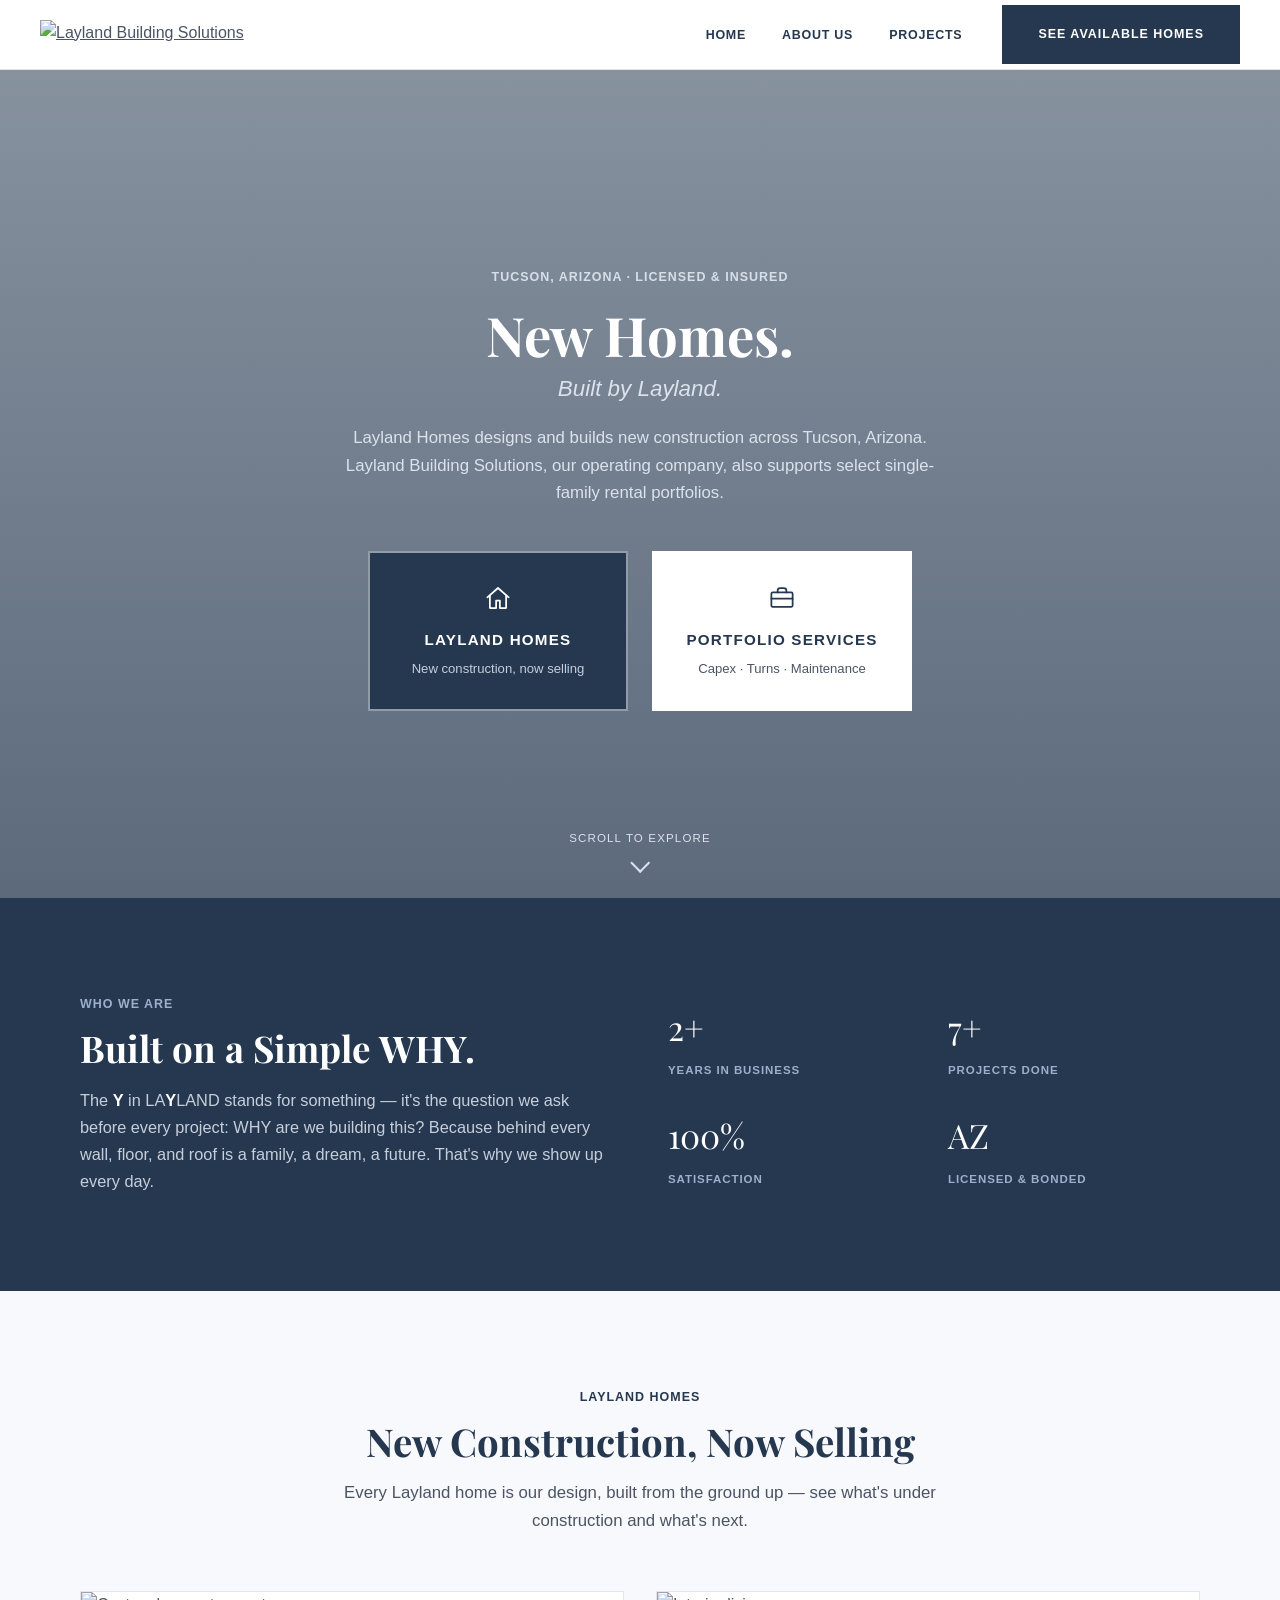
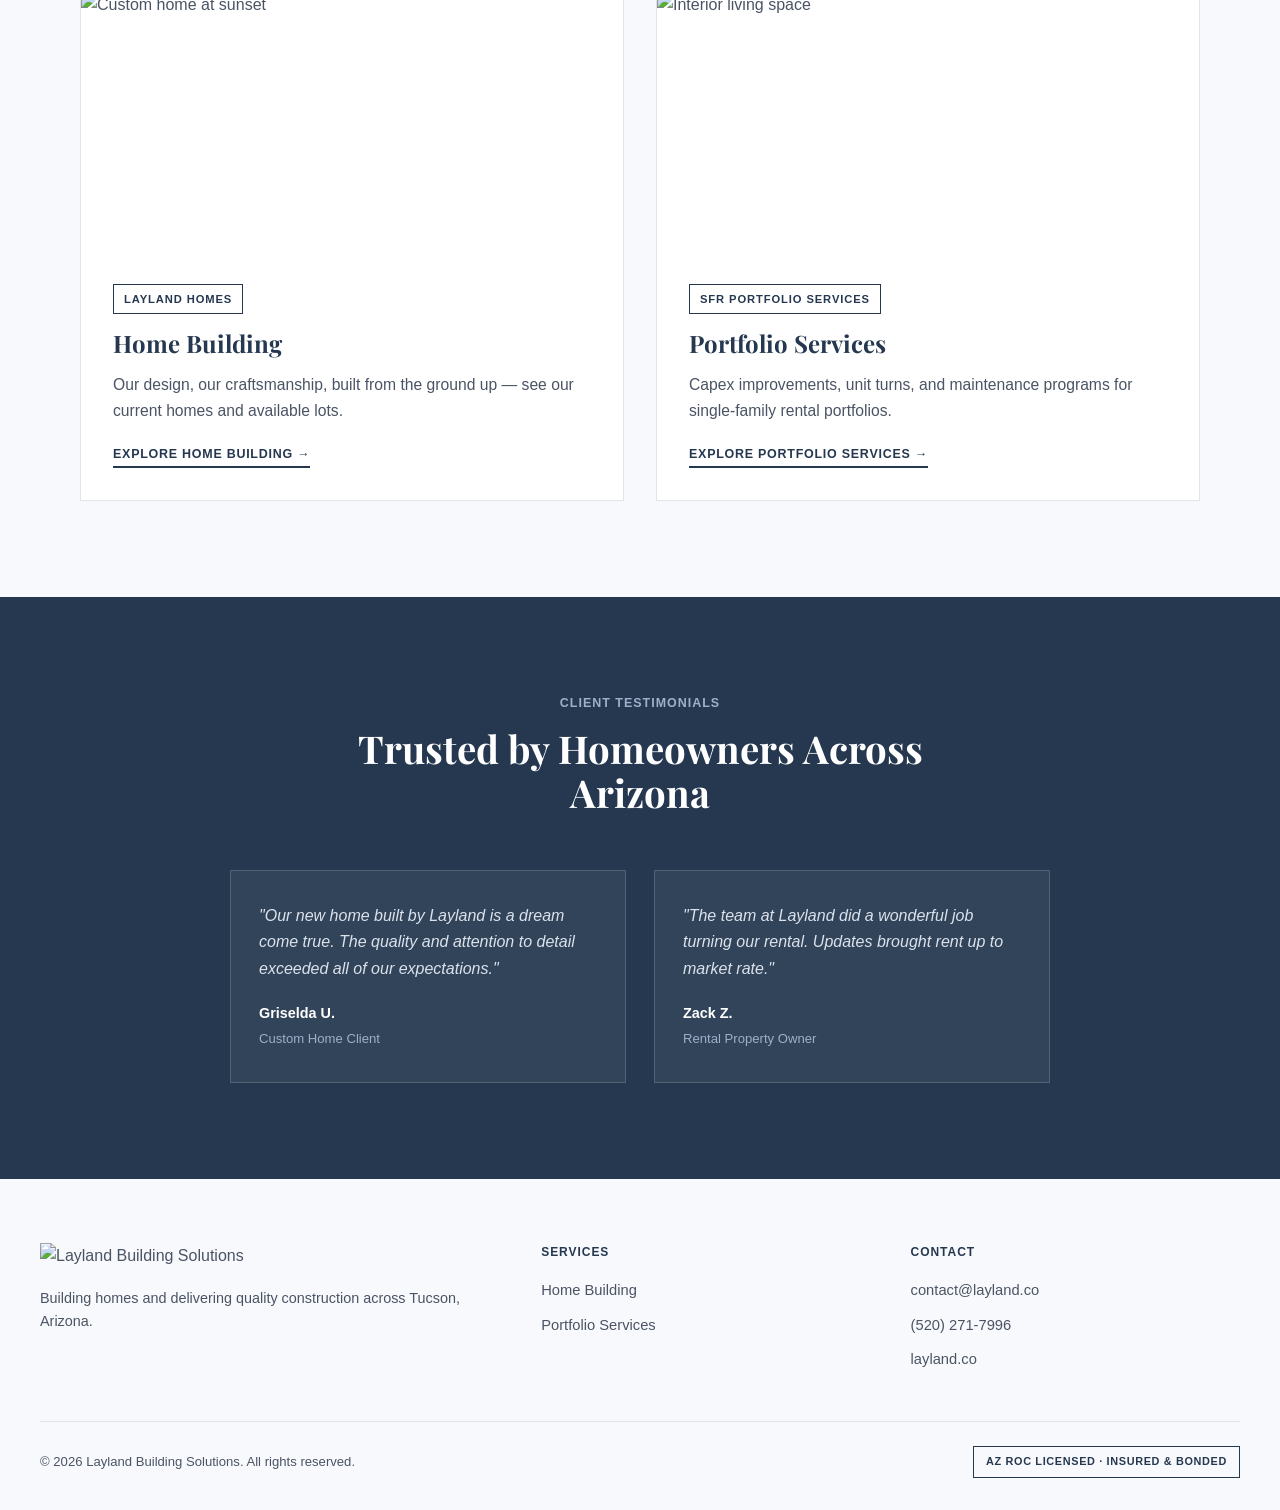
==== index.html @ c3a4b1ad "Fix mobile layout bugs found during a full mobile pass - Landing hero used a fixed height shorter th" ====
<!DOCTYPE html>
<html lang="en">
<head>
<meta charset="UTF-8">
<meta name="viewport" content="width=device-width, initial-scale=1.0">
<title>Layland Building Solutions | Tucson, Arizona</title>
<meta name="description" content="Layland Homes designs and builds new construction in Tucson, Arizona. Layland Building Solutions supports select single-family rental portfolios.">
<link rel="preconnect" href="https://fonts.googleapis.com">
<link rel="preconnect" href="https://fonts.gstatic.com" crossorigin>
<link href="https://fonts.googleapis.com/css2?family=Playfair+Display:wght@700&display=swap" rel="stylesheet">
<link rel="stylesheet" href="assets/css/styles.css">
<style>
  .hero {
    min-height: 92vh;
    position: relative;
    display: flex;
    align-items: center;
    justify-content: center;
    text-align: center;
    padding: 90px 0 80px;
    background: url('https://images.squarespace-cdn.com/content/v1/65ea1efb8d228915103a3059/1710268895486-WMUCMH8699OGV6MBUNIJ/021.JPG') center/cover no-repeat;
  }
  .hero::before {
    content: "";
    position: absolute; inset: 0;
    background: linear-gradient(180deg, rgba(37,56,80,.55) 0%, rgba(37,56,80,.75) 100%);
  }
  .hero__inner { position: relative; z-index: 2; max-width: 780px; padding: 0 24px; }
  .hero .eyebrow { color: #d7deea; }
  .hero h1 {
    color: #fff;
    font-size: 3.4rem;
    margin-top: 16px;
  }
  .hero h1 .sub {
    display: block;
    font-family: 'Helvetica Neue', Arial, sans-serif;
    font-weight: 400;
    font-style: italic;
    font-size: 1.4rem;
    color: #dbe2ec;
    margin-top: 10px;
  }
  .hero p.lead {
    color: #dbe2ec;
    font-size: 1.05rem;
    max-width: 620px;
    margin: 22px auto 0;
  }
  .hero__paths {
    display: flex;
    gap: 24px;
    justify-content: center;
    margin-top: 44px;
    flex-wrap: wrap;
  }
  .path-card {
    width: 260px;
    height: 160px;
    display: flex;
    flex-direction: column;
    align-items: center;
    justify-content: center;
    text-decoration: none;
    border: 2px solid rgba(255,255,255,0.5);
    padding: 20px;
  }
  .path-card--navy { background: var(--navy); }
  .path-card--white { background: #fff; }
  .path-card .icon { margin-bottom: 14px; line-height: 0; }
  .path-card .icon svg { width: 30px; height: 30px; }
  .path-card--navy .icon svg { stroke: #fff; }
  .path-card--white .icon svg { stroke: var(--navy); }
  .path-card .title {
    font-weight: 700;
    text-transform: uppercase;
    letter-spacing: 0.08em;
    font-size: 0.95rem;
  }
  .path-card--navy .title { color: #fff; }
  .path-card--white .title { color: var(--navy); }
  .path-card .sub {
    font-size: 0.82rem;
    margin-top: 6px;
  }
  .path-card--navy .sub { color: #c7cedb; }
  .path-card--white .sub { color: var(--body-text); }

  .scroll-hint {
    position: absolute;
    bottom: 28px; left: 50%;
    transform: translateX(-50%);
    z-index: 2;
    color: #dbe2ec;
    font-size: 0.72rem;
    text-transform: uppercase;
    letter-spacing: 0.1em;
    text-align: center;
  }
  .scroll-hint .arrow {
    display: block;
    margin: 8px auto 0;
    width: 14px; height: 14px;
    border-right: 2px solid #dbe2ec;
    border-bottom: 2px solid #dbe2ec;
    transform: rotate(45deg);
    animation: bounce 1.6s infinite;
  }
  @keyframes bounce {
    0%, 100% { transform: rotate(45deg) translate(0,0); }
    50% { transform: rotate(45deg) translate(6px,6px); }
  }

  /* About strip */
  .about-strip { display: grid; grid-template-columns: 1fr 1fr; gap: 56px; align-items: center; }
  .about-strip h2 { color: #fff; font-size: 2.3rem; margin-top: 12px; }
  .about-strip p { color: #c7cedb; margin-top: 18px; font-size: 1.02rem; }
  .about-strip .Y { color: #fff; font-weight: 700; }
  .about-stats { display: grid; grid-template-columns: 1fr 1fr; gap: 28px; }
  .about-stats .num { font-family: 'Playfair Display', Georgia, serif; font-size: 2.1rem; color: #fff; }
  .about-stats .label { color: #9db0c9; text-transform: uppercase; letter-spacing: 0.08em; font-size: 0.72rem; font-weight: 700; margin-top: 6px; }
  @media (max-width: 900px) { .about-strip { grid-template-columns: 1fr; } }

  /* Choose your path cards */
  .path-cards { display: grid; grid-template-columns: 1fr 1fr; gap: 32px; }
  .path-full-card { background: #fff; border: 1px solid var(--border); overflow: hidden; }
  .path-full-card img { height: 260px; width: 100%; object-fit: cover; }
  .path-full-card .body { padding: 32px; }
  .path-full-card .tag {
    display: inline-block;
    text-transform: uppercase;
    letter-spacing: 0.08em;
    font-size: 0.7rem;
    font-weight: 700;
    color: var(--navy);
    border: 1px solid var(--navy);
    padding: 5px 10px;
    margin-bottom: 16px;
  }
  .path-full-card h3 { font-size: 1.5rem; }
  .path-full-card p { margin-top: 14px; font-size: 0.98rem; }
  .path-full-card .link {
    display: inline-block;
    margin-top: 20px;
    font-weight: 700;
    text-transform: uppercase;
    letter-spacing: 0.06em;
    font-size: 0.78rem;
    color: var(--navy);
    text-decoration: none;
    border-bottom: 2px solid var(--navy);
    padding-bottom: 2px;
  }
  @media (max-width: 900px) { .path-cards { grid-template-columns: 1fr; } }
</style>
</head>
<body>

<nav class="nav">
  <a href="index.html" class="nav__logo">
    <img src="https://images.squarespace-cdn.com/content/v1/65ea1efb8d228915103a3059/bc109be7-ae37-4bec-8300-aac02ead7c05/Layland+Building+Solutions+-+Logo.png?format=300w" alt="Layland Building Solutions">
  </a>
  <button class="nav__toggle" aria-label="Toggle menu"><span></span><span></span><span></span></button>
  <div class="nav__center">
    <ul class="nav__links">
      <li><a href="index.html">Home</a></li>
      <li><a href="index.html#about">About Us</a></li>
      <li><a href="index.html#projects">Projects</a></li>
    </ul>
    <div class="nav__cta"><a href="home-building.html" class="btn btn--navy">See Available Homes</a></div>
  </div>
</nav>

<header class="hero">
  <div class="hero__inner">
    <div class="eyebrow">Tucson, Arizona &middot; Licensed &amp; Insured</div>
    <h1>New Homes.<span class="sub">Built by Layland.</span></h1>
    <p class="lead">Layland Homes designs and builds new construction across Tucson, Arizona. Layland Building Solutions, our operating company, also supports select single-family rental portfolios.</p>
    <div class="hero__paths">
      <a href="home-building.html" class="path-card path-card--navy">
        <div class="icon">
          <svg viewBox="0 0 24 24" fill="none" stroke-width="1.4" stroke-linecap="round" stroke-linejoin="round"><path d="M3.5 11.5L12 4l8.5 7.5"/><path d="M5.5 10v9.5a.5.5 0 00.5.5h4.5v-6h3v6H18a.5.5 0 00.5-.5V10"/></svg>
        </div>
        <div class="title">Layland Homes</div>
        <div class="sub">New construction, now selling</div>
      </a>
      <a href="construction.html" class="path-card path-card--white">
        <div class="icon">
          <svg viewBox="0 0 24 24" fill="none" stroke-width="1.4" stroke-linecap="round" stroke-linejoin="round"><rect x="3.5" y="7.5" width="17" height="11.5" rx="1"/><path d="M8.5 7.5V6a2 2 0 012-2h3a2 2 0 012 2v1.5"/><path d="M3.5 12.5h17"/></svg>
        </div>
        <div class="title">Portfolio Services</div>
        <div class="sub">Capex &middot; Turns &middot; Maintenance</div>
      </a>
    </div>
  </div>
  <div class="scroll-hint">Scroll to explore<span class="arrow"></span></div>
</header>

<section class="section section--navy" id="about">
  <div class="container about-strip">
    <div>
      <div class="eyebrow">Who We Are</div>
      <h2>Built on a Simple WHY.</h2>
      <p>The <span class="Y">Y</span> in LA<span class="Y">Y</span>LAND stands for something — it's the question we ask before every project: WHY are we building this? Because behind every wall, floor, and roof is a family, a dream, a future. That's why we show up every day.</p>
    </div>
    <div class="about-stats">
      <div><div class="num">2+</div><div class="label">Years in Business</div></div>
      <div><div class="num">7+</div><div class="label">Projects Done</div></div>
      <div><div class="num">100%</div><div class="label">Satisfaction</div></div>
      <div><div class="num">AZ</div><div class="label">Licensed &amp; Bonded</div></div>
    </div>
  </div>
</section>

<section class="section section--light" id="projects">
  <div class="container">
    <div class="section-head center">
      <div class="eyebrow">Layland Homes</div>
      <h2 style="color:var(--navy);">New Construction, Now Selling</h2>
      <p style="color:var(--body-text);">Every Layland home is our design, built from the ground up — see what's under construction and what's next.</p>
    </div>
    <div class="path-cards">
      <div class="path-full-card">
        <img src="https://images.squarespace-cdn.com/content/v1/65ea1efb8d228915103a3059/7a3aa0ee-ec63-4873-ac4e-0a8be0d1c1b1/003.JPG" alt="Custom home at sunset">
        <div class="body">
          <span class="tag">Layland Homes</span>
          <h3>Home Building</h3>
          <p>Our design, our craftsmanship, built from the ground up — see our current homes and available lots.</p>
          <a href="home-building.html" class="link">Explore Home Building →</a>
        </div>
      </div>
      <div class="path-full-card">
        <img src="https://images.squarespace-cdn.com/content/v1/65ea1efb8d228915103a3059/f5a15521-4a01-4673-970a-e4c6e525d843/063.JPG" alt="Interior living space">
        <div class="body">
          <span class="tag">SFR Portfolio Services</span>
          <h3>Portfolio Services</h3>
          <p>Capex improvements, unit turns, and maintenance programs for single-family rental portfolios.</p>
          <a href="construction.html" class="link">Explore Portfolio Services →</a>
        </div>
      </div>
    </div>
  </div>
</section>

<section class="section section--navy">
  <div class="container">
    <div class="section-head center">
      <div class="eyebrow">Client Testimonials</div>
      <h2>Trusted by Homeowners Across Arizona</h2>
    </div>
    <div class="testi-grid testi-grid--2col" style="max-width:820px; margin:0 auto;">
      <div class="testi-card">
        <p class="quote">"Our new home built by Layland is a dream come true. The quality and attention to detail exceeded all of our expectations."</p>
        <div class="who">Griselda U.<span>Custom Home Client</span></div>
      </div>
      <div class="testi-card">
        <p class="quote">"The team at Layland did a wonderful job turning our rental. Updates brought rent up to market rate."</p>
        <div class="who">Zack Z.<span>Rental Property Owner</span></div>
      </div>
    </div>
  </div>
</section>

<footer class="footer" id="contact">
  <div class="footer__grid">
    <div>
      <div class="footer__logo">
        <img src="https://images.squarespace-cdn.com/content/v1/65ea1efb8d228915103a3059/bc109be7-ae37-4bec-8300-aac02ead7c05/Layland+Building+Solutions+-+Logo.png?format=300w" alt="Layland Building Solutions">
      </div>
      <p style="font-size:0.9rem;">Building homes and delivering quality construction across Tucson, Arizona.</p>
    </div>
    <div>
      <h4>Services</h4>
      <ul>
        <li><a href="home-building.html">Home Building</a></li>
        <li><a href="construction.html">Portfolio Services</a></li>
      </ul>
    </div>
    <div>
      <h4>Contact</h4>
      <ul>
        <li><a href="mailto:contact@layland.co">contact@layland.co</a></li>
        <li><a href="tel:+15202717996">(520) 271-7996</a></li>
        <li><a href="https://layland.co">layland.co</a></li>
      </ul>
    </div>
  </div>
  <div class="footer__bottom">
    <span>&copy; <span id="year"></span> Layland Building Solutions. All rights reserved.</span>
    <span class="badge">AZ ROC Licensed &middot; Insured &amp; Bonded</span>
  </div>
</footer>

<script src="assets/js/main.js"></script>
<script>document.getElementById('year').textContent = new Date().getFullYear();</script>
</body>
</html>
---- assets/css/styles.css ----
/* =========================================================
   Layland Building Solutions — Shared Styles
   Brand: navy #253850 / white / light-gray #F8F9FC / body #4A5464
   ========================================================= */

:root {
  --navy: #253850;
  --navy-dark: #1a2940;
  --white: #FFFFFF;
  --light-gray: #F8F9FC;
  --body-text: #4A5464;
  --border: #e0e5eb;
}

* { box-sizing: border-box; }

html { scroll-behavior: smooth; }

body {
  margin: 0;
  font-family: 'Helvetica Neue', Arial, sans-serif;
  color: var(--body-text);
  line-height: 1.65;
  background: var(--white);
  -webkit-font-smoothing: antialiased;
}

img { max-width: 100%; display: block; }

h1, h2, h3 {
  font-family: 'Playfair Display', Georgia, serif;
  font-weight: 700;
  color: var(--navy);
  line-height: 1.15;
  margin: 0;
}

p { margin: 0; }

a { color: inherit; }

.container {
  max-width: 1200px;
  margin: 0 auto;
  padding: 0 40px;
}

.eyebrow {
  font-weight: 700;
  text-transform: uppercase;
  letter-spacing: 0.08em;
  font-size: 0.78rem;
  color: var(--navy);
}

.section--navy .eyebrow,
.section--navy .eyebrow-light { color: #9db0c9; }

.section { padding: 96px 0; }
.section--navy { background: var(--navy); }
.section--light { background: var(--light-gray); }
.section--white { background: var(--white); }

.section-head { max-width: 640px; margin: 0 0 56px; }
.section-head.center { margin-left: auto; margin-right: auto; text-align: center; }
.section-head h2 { font-size: 2.4rem; margin-top: 12px; }
.section-head p { margin-top: 16px; font-size: 1.05rem; }
.section--navy .section-head h2 { color: #fff; }
.section--navy .section-head p { color: #c7cedb; }

/* Buttons */
.btn {
  display: inline-block;
  font-weight: 700;
  text-transform: uppercase;
  letter-spacing: 0.08em;
  font-size: 0.78rem;
  padding: 17px 34px;
  border-radius: 0;
  text-decoration: none;
  border: 2px solid transparent;
  cursor: pointer;
  transition: background-color .2s ease, color .2s ease, border-color .2s ease;
}
.btn--navy { background: var(--navy); color: #fff; border-color: var(--navy); }
.btn--navy:hover { background: var(--navy-dark); border-color: var(--navy-dark); }
.btn--white { background: #fff; color: var(--navy); border-color: #fff; }
.btn--white:hover { background: var(--light-gray); }
.btn--outline-white { background: transparent; color: #fff; border-color: #fff; }
.btn--outline-white:hover { background: #fff; color: var(--navy); }
.btn--outline-navy { background: transparent; color: var(--navy); border-color: var(--navy); }
.btn--outline-navy:hover { background: var(--navy); color: #fff; }

/* =========== Nav =========== */
.nav {
  position: sticky;
  top: 0;
  z-index: 200;
  height: 70px;
  background: #fff;
  border-bottom: 1px solid var(--border);
  display: flex;
  align-items: center;
  justify-content: space-between;
  padding: 0 40px;
}
.nav__logo img { height: 30px; }
.nav__back {
  display: flex;
  align-items: center;
  gap: 8px;
  font-weight: 700;
  text-transform: uppercase;
  letter-spacing: 0.06em;
  font-size: 0.75rem;
  color: var(--body-text);
  text-decoration: none;
}
.nav__center { display: flex; align-items: center; gap: 40px; }
.nav__links {
  display: flex;
  align-items: center;
  gap: 36px;
  list-style: none;
  margin: 0;
  padding: 0;
}
.nav__links a {
  color: var(--navy);
  text-decoration: none;
  font-weight: 700;
  text-transform: uppercase;
  letter-spacing: 0.06em;
  font-size: 0.78rem;
}
.nav__links a:hover { color: var(--navy-dark); }
.nav__cta { flex-shrink: 0; }
.nav__toggle {
  display: none;
  flex-direction: column;
  gap: 5px;
  background: none;
  border: none;
  cursor: pointer;
  padding: 8px;
}
.nav__toggle span { width: 24px; height: 2px; background: var(--navy); }

@media (max-width: 900px) {
  .nav { padding: 0 20px; }
  .nav__toggle { display: flex; }
  .nav__center {
    position: fixed;
    top: 70px; left: 0; right: 0;
    background: #fff;
    flex-direction: column;
    align-items: flex-start;
    gap: 0;
    border-bottom: 1px solid var(--border);
    max-height: 0;
    overflow: hidden;
    transition: max-height .25s ease;
  }
  .nav__center.open { max-height: 400px; }
  .nav__links {
    flex-direction: column;
    align-items: flex-start;
    width: 100%;
    gap: 0;
  }
  .nav__links a {
    width: 100%;
    padding: 16px 20px;
    border-bottom: 1px solid var(--border);
  }
  .nav__cta { padding: 20px; width: 100%; }
  .nav__cta .btn { display: block; text-align: center; width: 100%; }
}

/* =========== Stats bar =========== */
.stats {
  background: var(--navy);
  display: grid;
  grid-template-columns: repeat(4, 1fr);
  text-align: center;
  padding: 56px 20px;
}
.stats__num {
  font-family: 'Playfair Display', Georgia, serif;
  font-size: 2.4rem;
  font-weight: 700;
  color: #fff;
}
.stats__label {
  color: #c7cedb;
  text-transform: uppercase;
  letter-spacing: 0.08em;
  font-size: 0.72rem;
  font-weight: 700;
  margin-top: 8px;
}
@media (max-width: 700px) {
  .stats { grid-template-columns: repeat(2, 1fr); row-gap: 32px; }
}

/* =========== Cards =========== */
.card-grid {
  display: grid;
  grid-template-columns: repeat(3, 1fr);
  gap: 32px;
}
.card {
  background: #fff;
  border: 1px solid var(--border);
  border-top: 4px solid var(--navy);
  padding: 36px 28px;
}
.card h3 { font-size: 1.25rem; margin-bottom: 14px; }
.card p { font-size: 0.95rem; }

@media (max-width: 900px) {
  .card-grid { grid-template-columns: 1fr; }
}

/* =========== Footer =========== */
.footer { background: var(--light-gray); padding: 64px 40px 32px; }
.footer__grid {
  display: grid;
  grid-template-columns: 1.4fr 1fr 1fr;
  gap: 40px;
  max-width: 1200px;
  margin: 0 auto;
}
.footer__logo img { height: 28px; margin-bottom: 16px; }
.footer h4 {
  text-transform: uppercase;
  letter-spacing: 0.08em;
  font-size: 0.75rem;
  color: var(--navy);
  font-weight: 700;
  margin: 0 0 16px;
}
.footer ul { list-style: none; margin: 0; padding: 0; }
.footer li { margin-bottom: 10px; font-size: 0.92rem; }
.footer a { text-decoration: none; color: var(--body-text); }
.footer a:hover { color: var(--navy); }
.footer__bottom {
  max-width: 1200px;
  margin: 40px auto 0;
  padding-top: 24px;
  border-top: 1px solid var(--border);
  display: flex;
  align-items: center;
  justify-content: space-between;
  flex-wrap: wrap;
  gap: 12px;
  font-size: 0.82rem;
}
.badge {
  border: 1px solid var(--navy);
  color: var(--navy);
  font-weight: 700;
  text-transform: uppercase;
  letter-spacing: 0.06em;
  font-size: 0.68rem;
  padding: 6px 12px;
}
@media (max-width: 900px) {
  .footer__grid { grid-template-columns: 1fr; gap: 32px; }
}

/* =========== Testimonials =========== */
.testi-grid {
  display: grid;
  grid-template-columns: repeat(3, 1fr);
  gap: 28px;
}
.testi-card {
  padding: 32px 28px;
  background: rgba(255,255,255,0.06);
  border: 1px solid rgba(255,255,255,0.15);
}
.testi-card p.quote { color: #dbe2ec; font-size: 1rem; font-style: italic; }
.testi-card .who { margin-top: 20px; color: #fff; font-weight: 700; font-size: 0.9rem; }
.testi-card .who span { display: block; color: #9db0c9; font-weight: 400; font-size: 0.82rem; margin-top: 2px; }

.testi-card--light {
  background: #fff;
  border: 1px solid var(--border);
  border-top: 4px solid var(--navy);
}
.testi-card--light p.quote { color: var(--body-text); }
.testi-card--light .who { color: var(--navy); }
.testi-card--light .who span { color: var(--body-text); }

@media (max-width: 900px) {
  .testi-grid { grid-template-columns: 1fr; }
}

/* Two-column variants (used for lot cards / paired testimonials) */
.card-grid--2col, .testi-grid--2col { grid-template-columns: repeat(2, 1fr); }
@media (max-width: 900px) {
  .card-grid--2col, .testi-grid--2col { grid-template-columns: 1fr; }
}

/* =========== Utility =========== */
.grid-2 { display: grid; grid-template-columns: 1fr 1fr; gap: 56px; align-items: center; }
@media (max-width: 900px) {
  .grid-2 { grid-template-columns: 1fr; gap: 32px; }
}
.cta-row { display: flex; gap: 20px; flex-wrap: wrap; }

@media (max-width: 600px) {
  .container { padding: 0 20px; }
  .section { padding: 64px 0; }
  .section-head h2 { font-size: 1.8rem; }
}
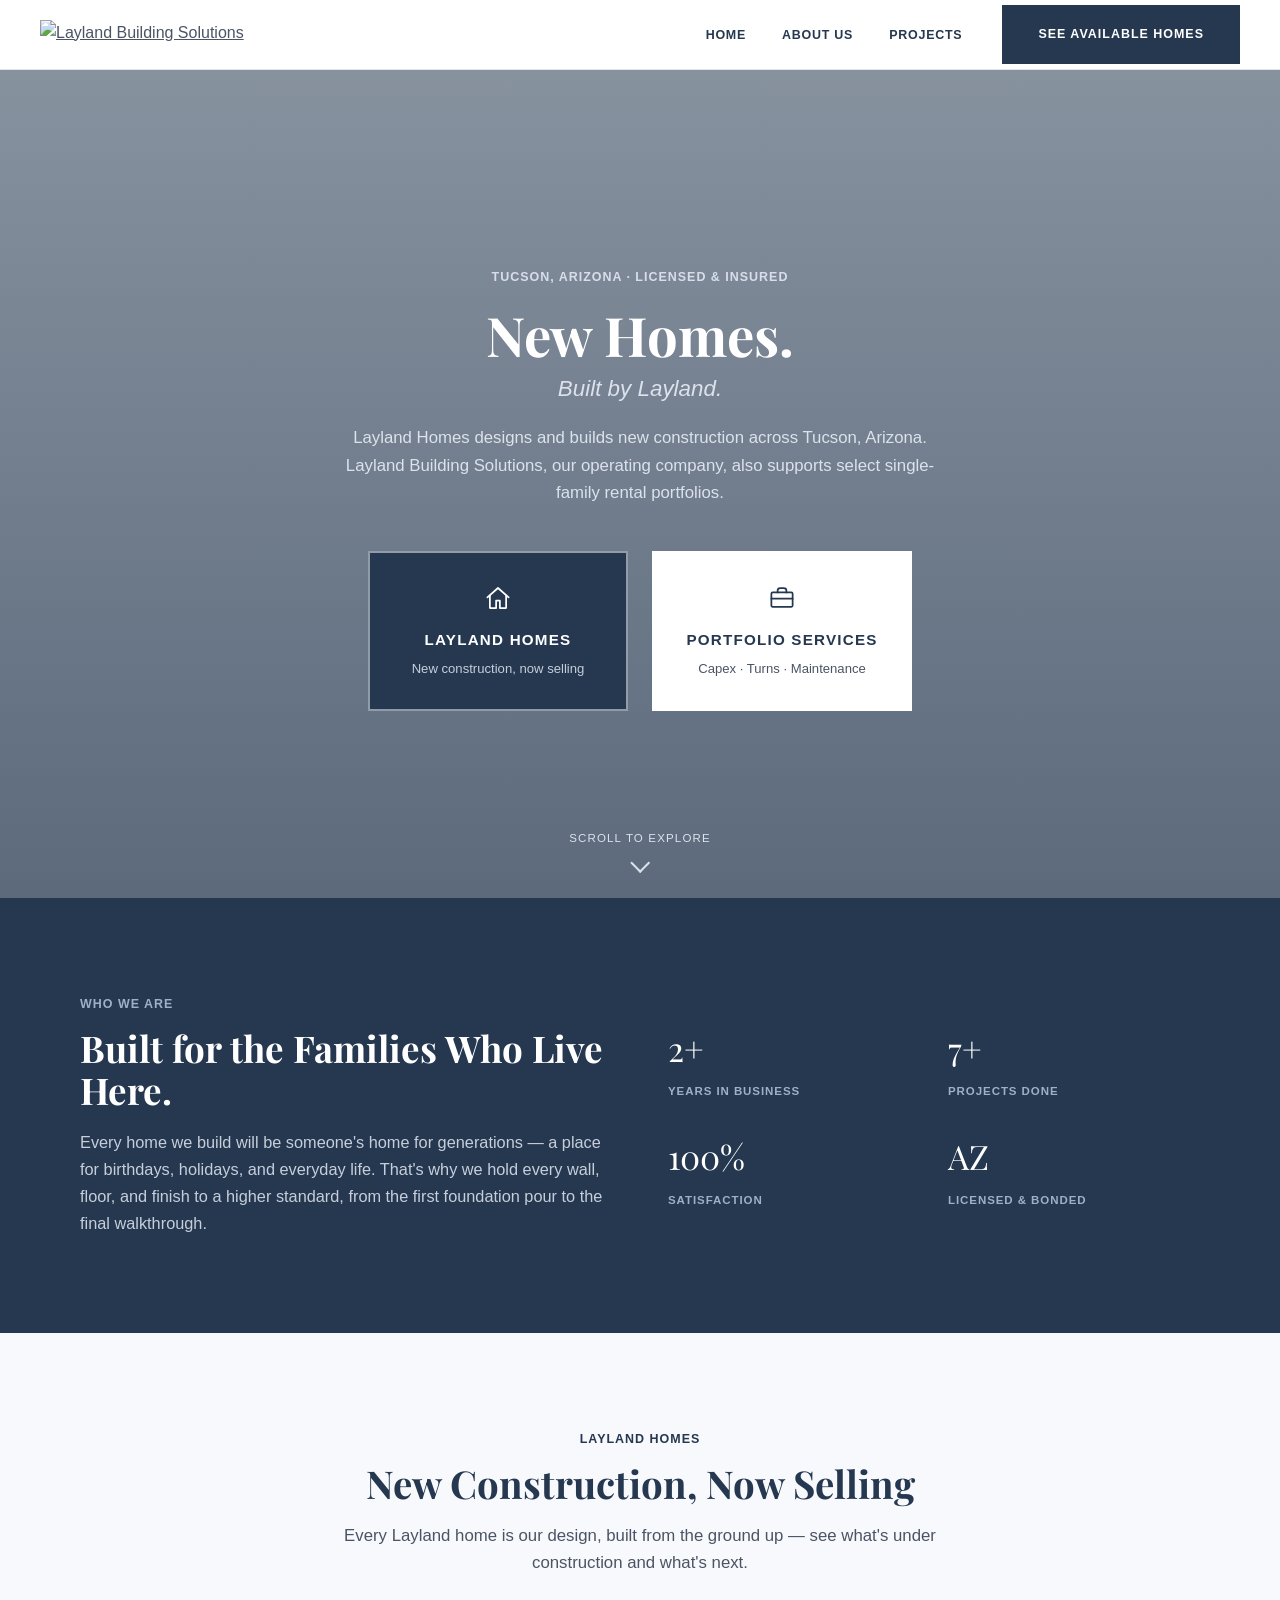
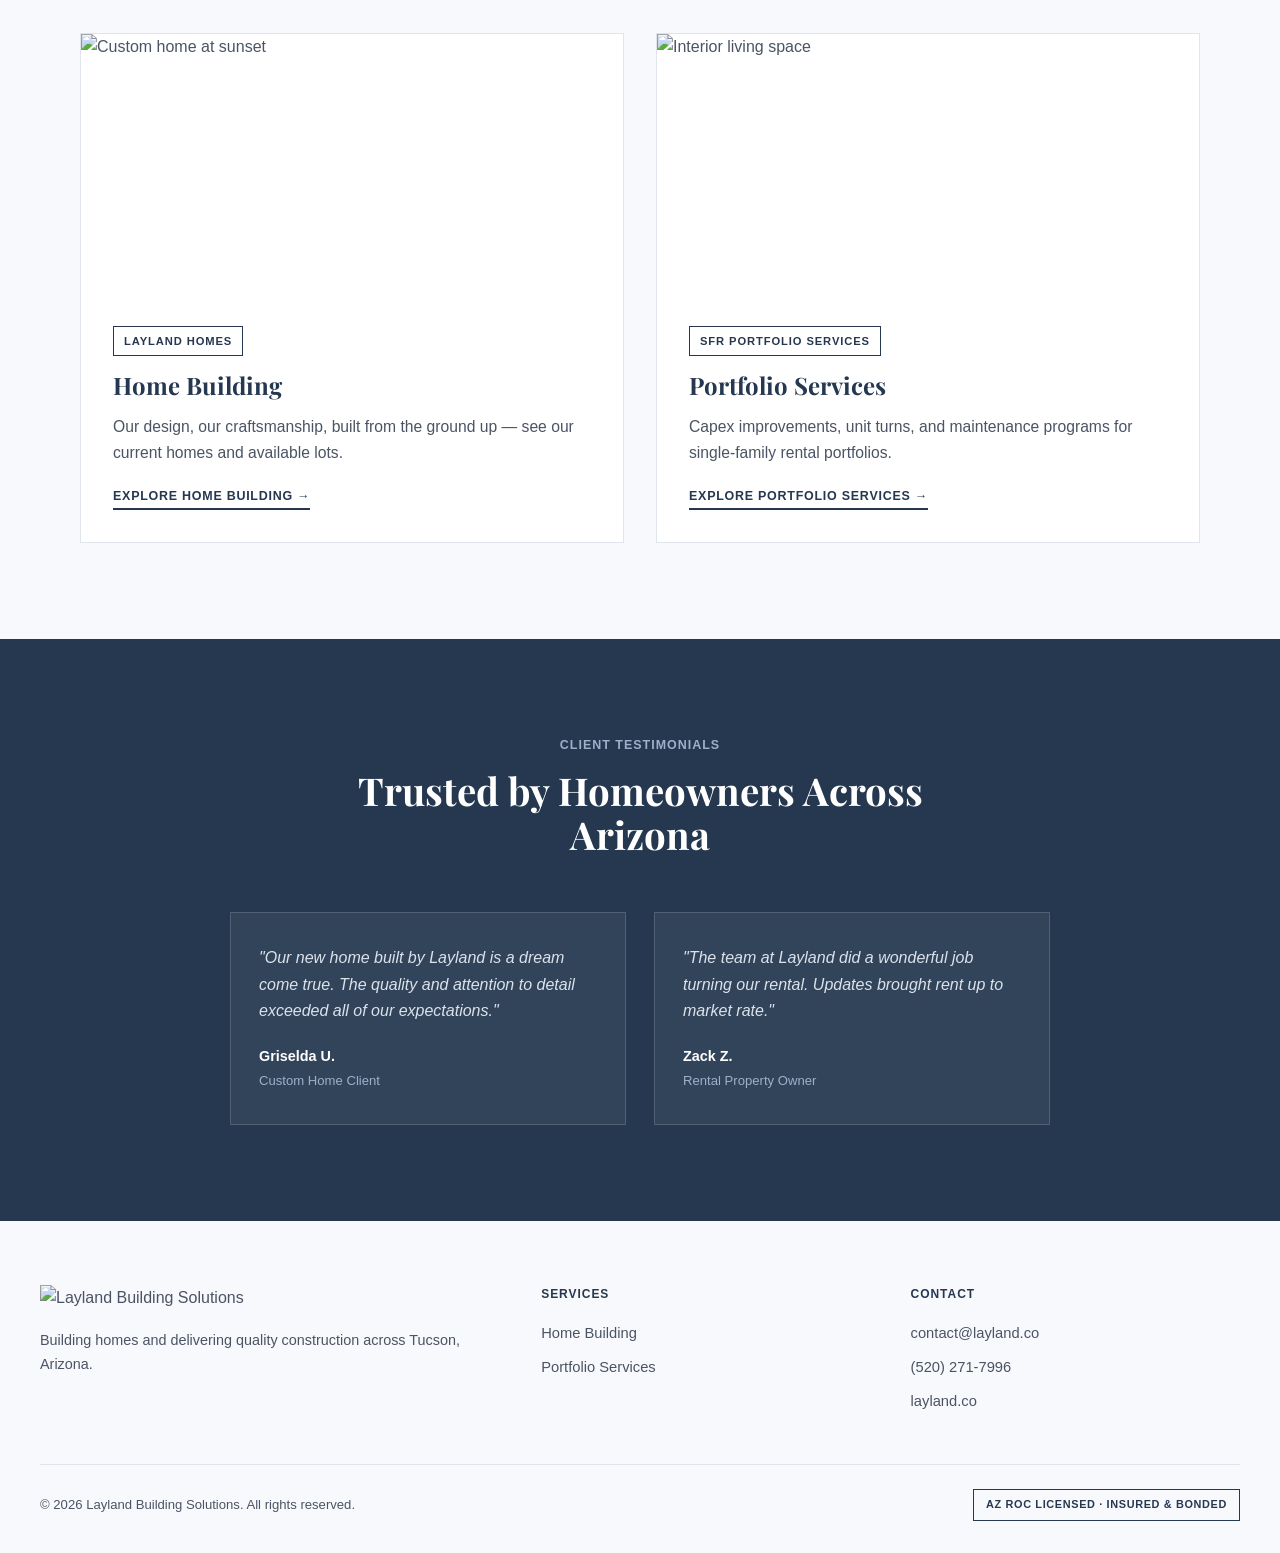
==== commit 5a299a11: "Remove internal "Y in LAYLAND" brand explanation from landing page Replaces the "Built on a Simple W" ====
--- a/index.html
+++ b/index.html
@@ -200,8 +200,8 @@
   <div class="container about-strip">
     <div>
       <div class="eyebrow">Who We Are</div>
-      <h2>Built on a Simple WHY.</h2>
-      <p>The <span class="Y">Y</span> in LA<span class="Y">Y</span>LAND stands for something — it's the question we ask before every project: WHY are we building this? Because behind every wall, floor, and roof is a family, a dream, a future. That's why we show up every day.</p>
+      <h2>Built for the Families Who Live Here.</h2>
+      <p>Every home we build will be someone's home for generations — a place for birthdays, holidays, and everyday life. That's why we hold every wall, floor, and finish to a higher standard, from the first foundation pour to the final walkthrough.</p>
     </div>
     <div class="about-stats">
       <div><div class="num">2+</div><div class="label">Years in Business</div></div>
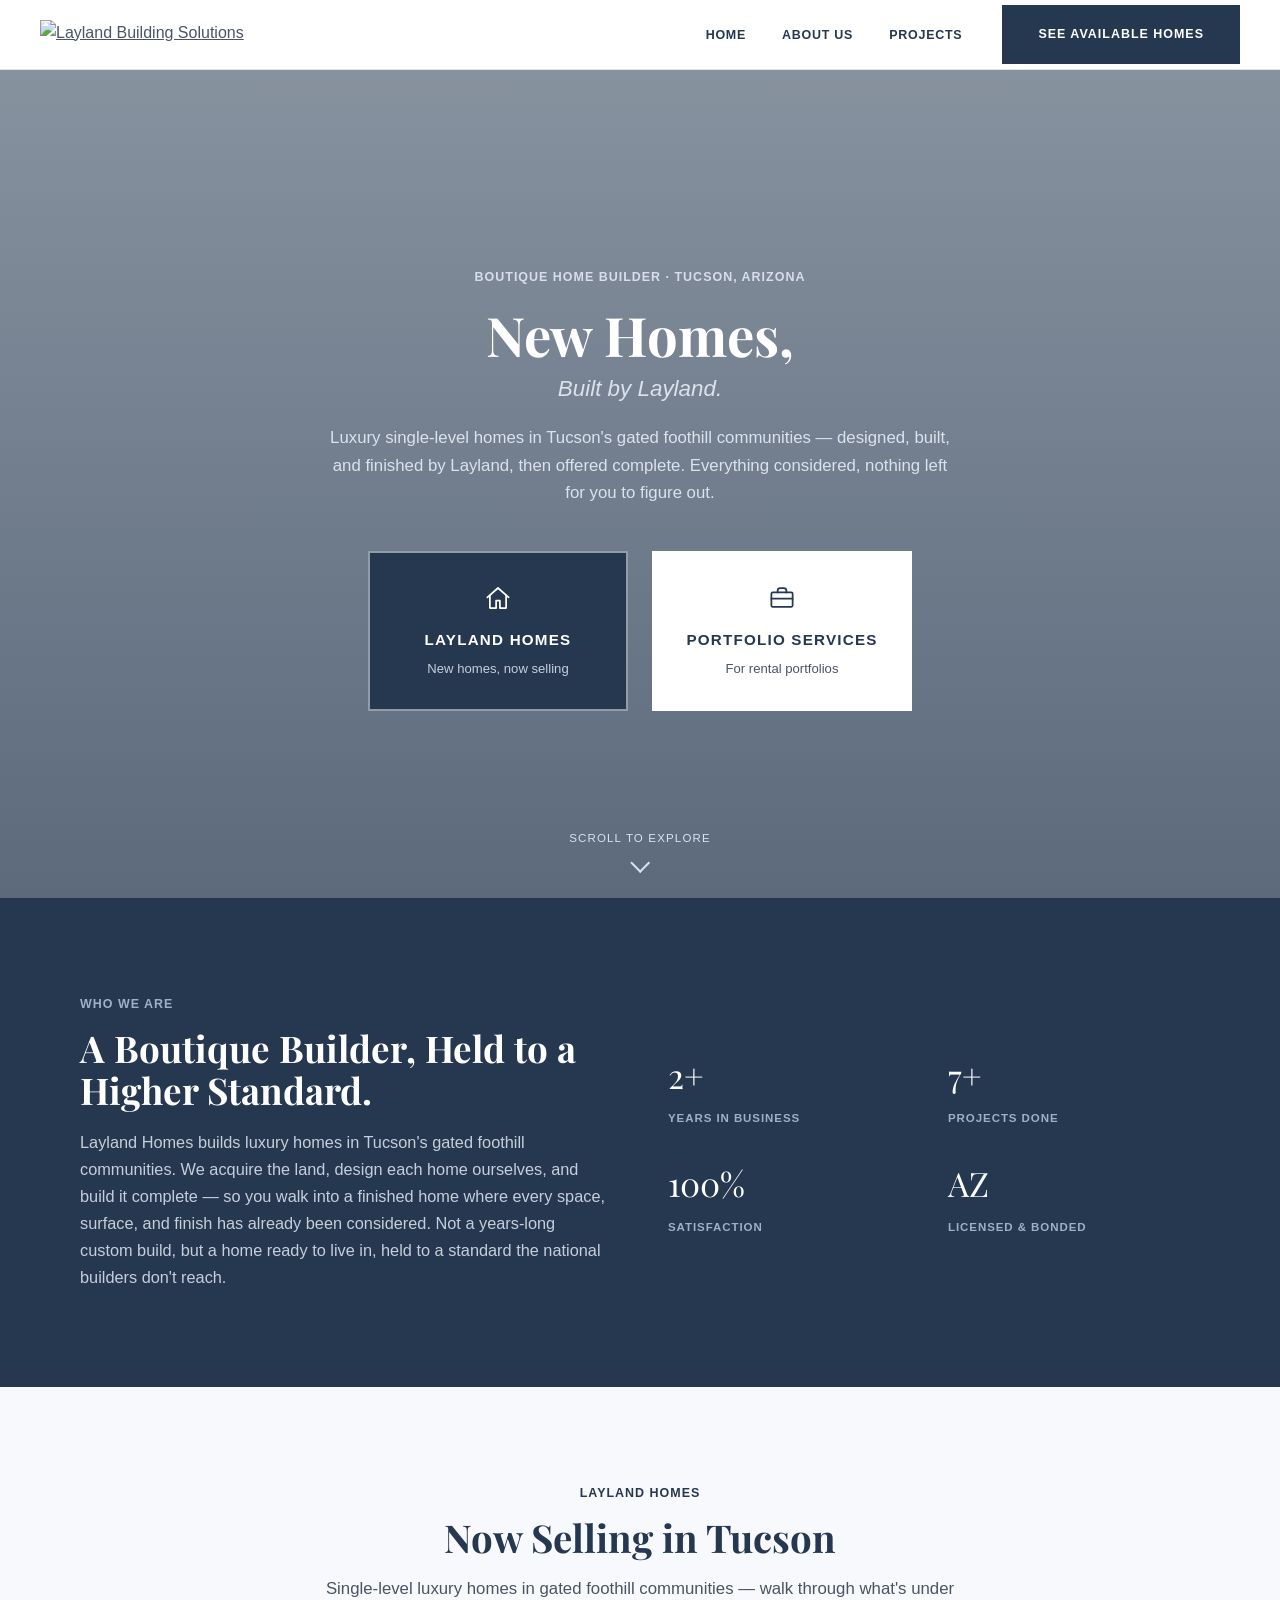
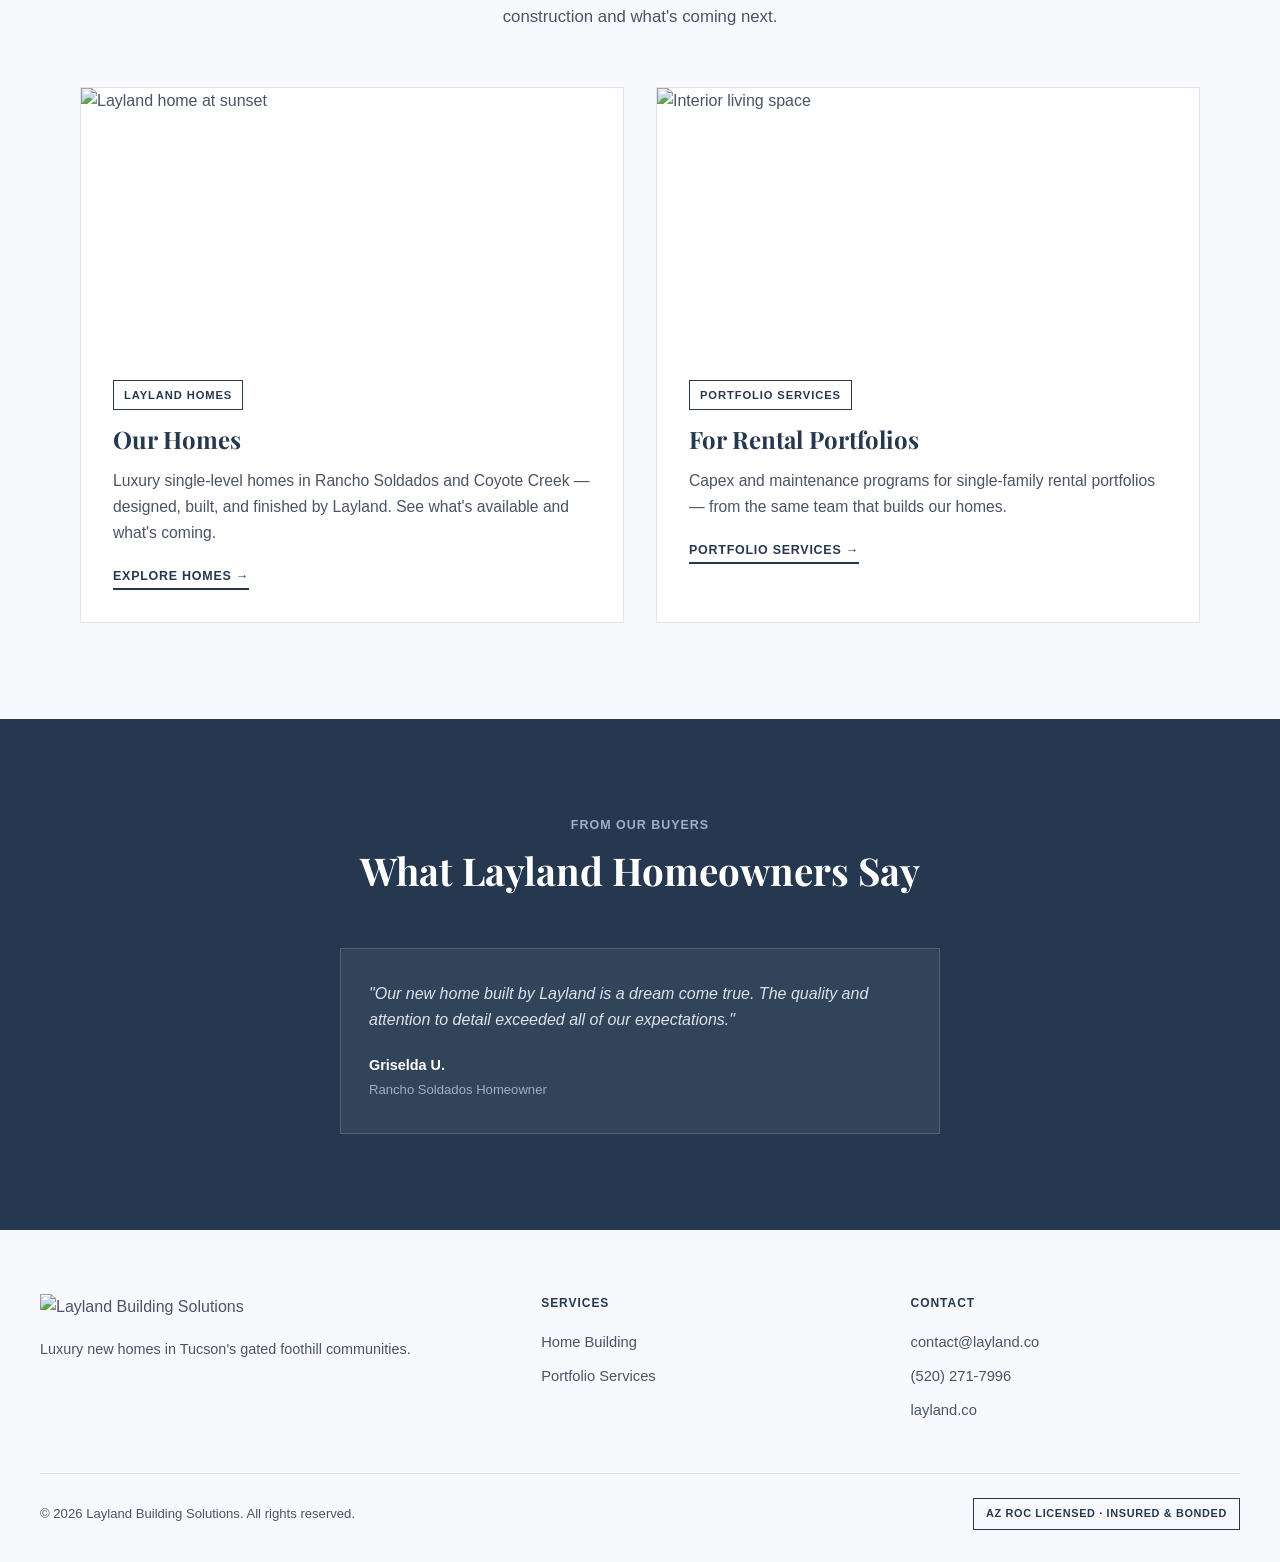
==== commit 19147c81: "Rewrite site copy to reflect the spec-home model, per Andrew's brief Andrew's feedback: the site rep" ====
--- a/index.html
+++ b/index.html
@@ -4,7 +4,7 @@
 <meta charset="UTF-8">
 <meta name="viewport" content="width=device-width, initial-scale=1.0">
 <title>Layland Building Solutions | Tucson, Arizona</title>
-<meta name="description" content="Layland Homes designs and builds new construction in Tucson, Arizona. Layland Building Solutions supports select single-family rental portfolios.">
+<meta name="description" content="Layland Homes builds luxury single-level homes in Tucson's gated foothill communities — designed, built, and finished complete. Now selling in Rancho Soldados and Coyote Creek.">
 <link rel="preconnect" href="https://fonts.googleapis.com">
 <link rel="preconnect" href="https://fonts.gstatic.com" crossorigin>
 <link href="https://fonts.googleapis.com/css2?family=Playfair+Display:wght@700&display=swap" rel="stylesheet">
@@ -173,23 +173,23 @@
 
 <header class="hero">
   <div class="hero__inner">
-    <div class="eyebrow">Tucson, Arizona &middot; Licensed &amp; Insured</div>
-    <h1>New Homes.<span class="sub">Built by Layland.</span></h1>
-    <p class="lead">Layland Homes designs and builds new construction across Tucson, Arizona. Layland Building Solutions, our operating company, also supports select single-family rental portfolios.</p>
+    <div class="eyebrow">Boutique Home Builder &middot; Tucson, Arizona</div>
+    <h1>New Homes,<span class="sub">Built by Layland.</span></h1>
+    <p class="lead">Luxury single-level homes in Tucson's gated foothill communities — designed, built, and finished by Layland, then offered complete. Everything considered, nothing left for you to figure out.</p>
     <div class="hero__paths">
       <a href="home-building.html" class="path-card path-card--navy">
         <div class="icon">
           <svg viewBox="0 0 24 24" fill="none" stroke-width="1.4" stroke-linecap="round" stroke-linejoin="round"><path d="M3.5 11.5L12 4l8.5 7.5"/><path d="M5.5 10v9.5a.5.5 0 00.5.5h4.5v-6h3v6H18a.5.5 0 00.5-.5V10"/></svg>
         </div>
         <div class="title">Layland Homes</div>
-        <div class="sub">New construction, now selling</div>
+        <div class="sub">New homes, now selling</div>
       </a>
       <a href="construction.html" class="path-card path-card--white">
         <div class="icon">
           <svg viewBox="0 0 24 24" fill="none" stroke-width="1.4" stroke-linecap="round" stroke-linejoin="round"><rect x="3.5" y="7.5" width="17" height="11.5" rx="1"/><path d="M8.5 7.5V6a2 2 0 012-2h3a2 2 0 012 2v1.5"/><path d="M3.5 12.5h17"/></svg>
         </div>
         <div class="title">Portfolio Services</div>
-        <div class="sub">Capex &middot; Turns &middot; Maintenance</div>
+        <div class="sub">For rental portfolios</div>
       </a>
     </div>
   </div>
@@ -200,8 +200,8 @@
   <div class="container about-strip">
     <div>
       <div class="eyebrow">Who We Are</div>
-      <h2>Built for the Families Who Live Here.</h2>
-      <p>Every home we build will be someone's home for generations — a place for birthdays, holidays, and everyday life. That's why we hold every wall, floor, and finish to a higher standard, from the first foundation pour to the final walkthrough.</p>
+      <h2>A Boutique Builder, Held to a Higher Standard.</h2>
+      <p>Layland Homes builds luxury homes in Tucson's gated foothill communities. We acquire the land, design each home ourselves, and build it complete — so you walk into a finished home where every space, surface, and finish has already been considered. Not a years-long custom build, but a home ready to live in, held to a standard the national builders don't reach.</p>
     </div>
     <div class="about-stats">
       <div><div class="num">2+</div><div class="label">Years in Business</div></div>
@@ -216,26 +216,26 @@
   <div class="container">
     <div class="section-head center">
       <div class="eyebrow">Layland Homes</div>
-      <h2 style="color:var(--navy);">New Construction, Now Selling</h2>
-      <p style="color:var(--body-text);">Every Layland home is our design, built from the ground up — see what's under construction and what's next.</p>
+      <h2 style="color:var(--navy);">Now Selling in Tucson</h2>
+      <p style="color:var(--body-text);">Single-level luxury homes in gated foothill communities — walk through what's under construction and what's coming next.</p>
     </div>
     <div class="path-cards">
       <div class="path-full-card">
-        <img src="https://images.squarespace-cdn.com/content/v1/65ea1efb8d228915103a3059/7a3aa0ee-ec63-4873-ac4e-0a8be0d1c1b1/003.JPG" alt="Custom home at sunset">
+        <img src="https://images.squarespace-cdn.com/content/v1/65ea1efb8d228915103a3059/7a3aa0ee-ec63-4873-ac4e-0a8be0d1c1b1/003.JPG" alt="Layland home at sunset">
         <div class="body">
           <span class="tag">Layland Homes</span>
-          <h3>Home Building</h3>
-          <p>Our design, our craftsmanship, built from the ground up — see our current homes and available lots.</p>
-          <a href="home-building.html" class="link">Explore Home Building →</a>
+          <h3>Our Homes</h3>
+          <p>Luxury single-level homes in Rancho Soldados and Coyote Creek — designed, built, and finished by Layland. See what's available and what's coming.</p>
+          <a href="home-building.html" class="link">Explore Homes →</a>
         </div>
       </div>
       <div class="path-full-card">
         <img src="https://images.squarespace-cdn.com/content/v1/65ea1efb8d228915103a3059/f5a15521-4a01-4673-970a-e4c6e525d843/063.JPG" alt="Interior living space">
         <div class="body">
-          <span class="tag">SFR Portfolio Services</span>
-          <h3>Portfolio Services</h3>
-          <p>Capex improvements, unit turns, and maintenance programs for single-family rental portfolios.</p>
-          <a href="construction.html" class="link">Explore Portfolio Services →</a>
+          <span class="tag">Portfolio Services</span>
+          <h3>For Rental Portfolios</h3>
+          <p>Capex and maintenance programs for single-family rental portfolios — from the same team that builds our homes.</p>
+          <a href="construction.html" class="link">Portfolio Services →</a>
         </div>
       </div>
     </div>
@@ -245,17 +245,13 @@
 <section class="section section--navy">
   <div class="container">
     <div class="section-head center">
-      <div class="eyebrow">Client Testimonials</div>
-      <h2>Trusted by Homeowners Across Arizona</h2>
-    </div>
-    <div class="testi-grid testi-grid--2col" style="max-width:820px; margin:0 auto;">
+      <div class="eyebrow">From Our Buyers</div>
+      <h2>What Layland Homeowners Say</h2>
+    </div>
+    <div class="testi-grid" style="grid-template-columns:1fr; max-width:600px; margin:0 auto;">
       <div class="testi-card">
         <p class="quote">"Our new home built by Layland is a dream come true. The quality and attention to detail exceeded all of our expectations."</p>
-        <div class="who">Griselda U.<span>Custom Home Client</span></div>
-      </div>
-      <div class="testi-card">
-        <p class="quote">"The team at Layland did a wonderful job turning our rental. Updates brought rent up to market rate."</p>
-        <div class="who">Zack Z.<span>Rental Property Owner</span></div>
+        <div class="who">Griselda U.<span>Rancho Soldados Homeowner</span></div>
       </div>
     </div>
   </div>
@@ -267,7 +263,7 @@
       <div class="footer__logo">
         <img src="https://images.squarespace-cdn.com/content/v1/65ea1efb8d228915103a3059/bc109be7-ae37-4bec-8300-aac02ead7c05/Layland+Building+Solutions+-+Logo.png?format=300w" alt="Layland Building Solutions">
       </div>
-      <p style="font-size:0.9rem;">Building homes and delivering quality construction across Tucson, Arizona.</p>
+      <p style="font-size:0.9rem;">Luxury new homes in Tucson's gated foothill communities.</p>
     </div>
     <div>
       <h4>Services</h4>
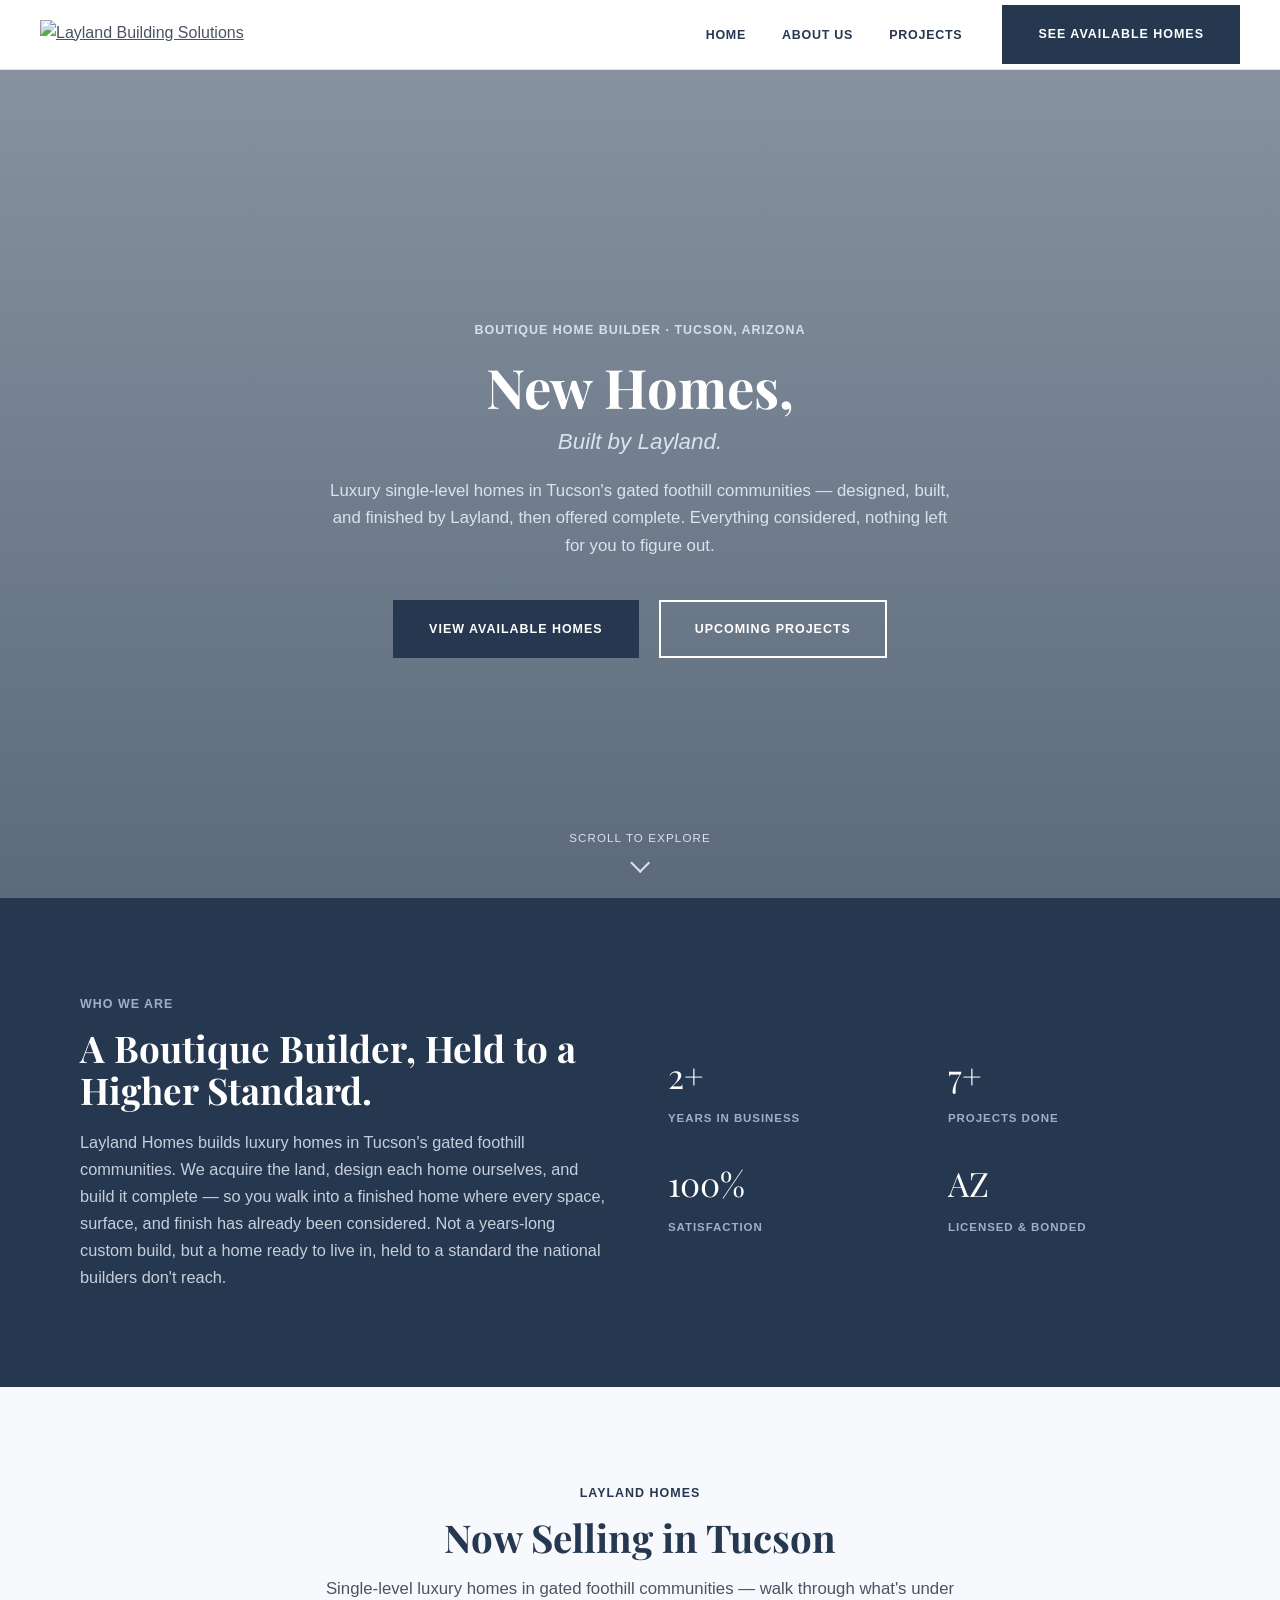
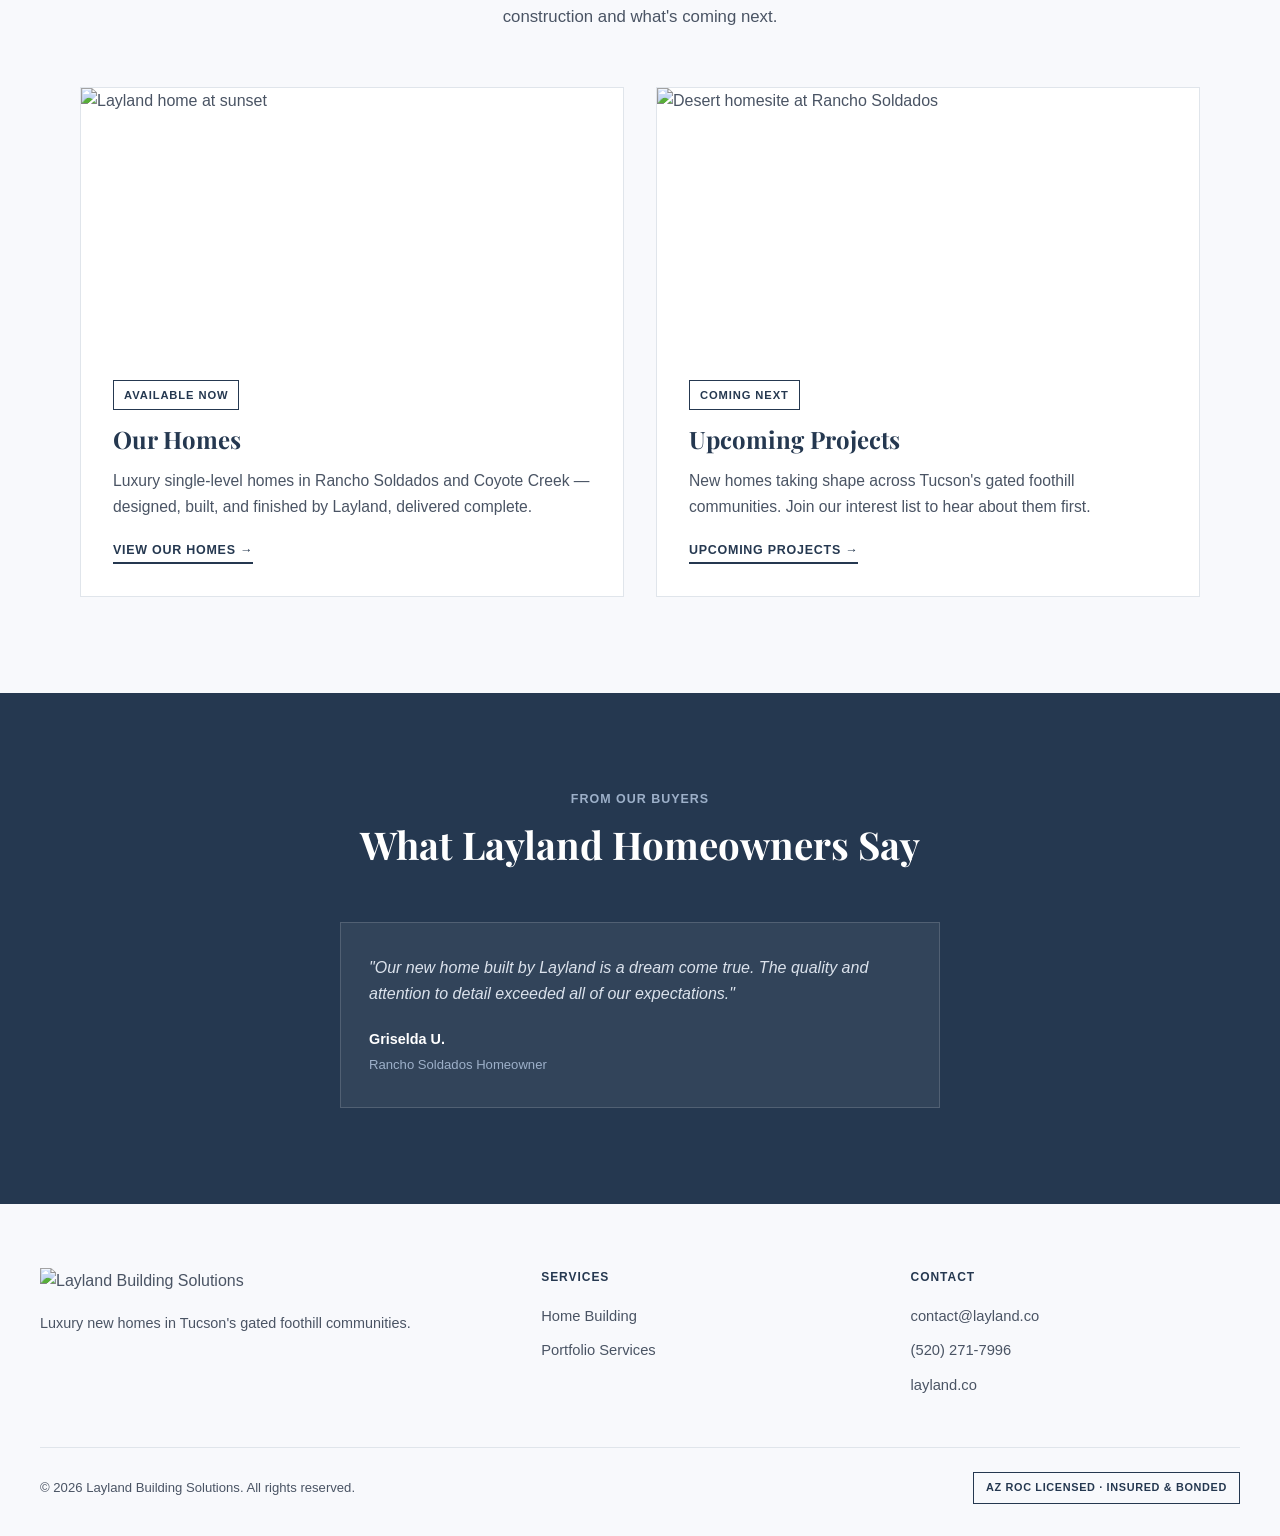
==== commit c4bb55ec: "Make SFR/Portfolio Services a discrete link, not a promoted path Per Andrew: he does not want to dra" ====
--- a/index.html
+++ b/index.html
@@ -176,21 +176,9 @@
     <div class="eyebrow">Boutique Home Builder &middot; Tucson, Arizona</div>
     <h1>New Homes,<span class="sub">Built by Layland.</span></h1>
     <p class="lead">Luxury single-level homes in Tucson's gated foothill communities — designed, built, and finished by Layland, then offered complete. Everything considered, nothing left for you to figure out.</p>
-    <div class="hero__paths">
-      <a href="home-building.html" class="path-card path-card--navy">
-        <div class="icon">
-          <svg viewBox="0 0 24 24" fill="none" stroke-width="1.4" stroke-linecap="round" stroke-linejoin="round"><path d="M3.5 11.5L12 4l8.5 7.5"/><path d="M5.5 10v9.5a.5.5 0 00.5.5h4.5v-6h3v6H18a.5.5 0 00.5-.5V10"/></svg>
-        </div>
-        <div class="title">Layland Homes</div>
-        <div class="sub">New homes, now selling</div>
-      </a>
-      <a href="construction.html" class="path-card path-card--white">
-        <div class="icon">
-          <svg viewBox="0 0 24 24" fill="none" stroke-width="1.4" stroke-linecap="round" stroke-linejoin="round"><rect x="3.5" y="7.5" width="17" height="11.5" rx="1"/><path d="M8.5 7.5V6a2 2 0 012-2h3a2 2 0 012 2v1.5"/><path d="M3.5 12.5h17"/></svg>
-        </div>
-        <div class="title">Portfolio Services</div>
-        <div class="sub">For rental portfolios</div>
-      </a>
+    <div class="cta-row" style="justify-content:center; margin-top:40px;">
+      <a href="home-building.html" class="btn btn--navy">View Available Homes</a>
+      <a href="home-building.html#lots" class="btn btn--outline-white">Upcoming Projects</a>
     </div>
   </div>
   <div class="scroll-hint">Scroll to explore<span class="arrow"></span></div>
@@ -223,19 +211,19 @@
       <div class="path-full-card">
         <img src="https://images.squarespace-cdn.com/content/v1/65ea1efb8d228915103a3059/7a3aa0ee-ec63-4873-ac4e-0a8be0d1c1b1/003.JPG" alt="Layland home at sunset">
         <div class="body">
-          <span class="tag">Layland Homes</span>
+          <span class="tag">Available Now</span>
           <h3>Our Homes</h3>
-          <p>Luxury single-level homes in Rancho Soldados and Coyote Creek — designed, built, and finished by Layland. See what's available and what's coming.</p>
-          <a href="home-building.html" class="link">Explore Homes →</a>
+          <p>Luxury single-level homes in Rancho Soldados and Coyote Creek — designed, built, and finished by Layland, delivered complete.</p>
+          <a href="home-building.html#homes" class="link">View Our Homes →</a>
         </div>
       </div>
       <div class="path-full-card">
-        <img src="https://images.squarespace-cdn.com/content/v1/65ea1efb8d228915103a3059/f5a15521-4a01-4673-970a-e4c6e525d843/063.JPG" alt="Interior living space">
+        <img src="https://images.squarespace-cdn.com/content/v1/65ea1efb8d228915103a3059/30c192ef-13f0-4972-86da-733d8137b3c6/004+%282%29.png" alt="Desert homesite at Rancho Soldados">
         <div class="body">
-          <span class="tag">Portfolio Services</span>
-          <h3>For Rental Portfolios</h3>
-          <p>Capex and maintenance programs for single-family rental portfolios — from the same team that builds our homes.</p>
-          <a href="construction.html" class="link">Portfolio Services →</a>
+          <span class="tag">Coming Next</span>
+          <h3>Upcoming Projects</h3>
+          <p>New homes taking shape across Tucson's gated foothill communities. Join our interest list to hear about them first.</p>
+          <a href="home-building.html#lots" class="link">Upcoming Projects →</a>
         </div>
       </div>
     </div>
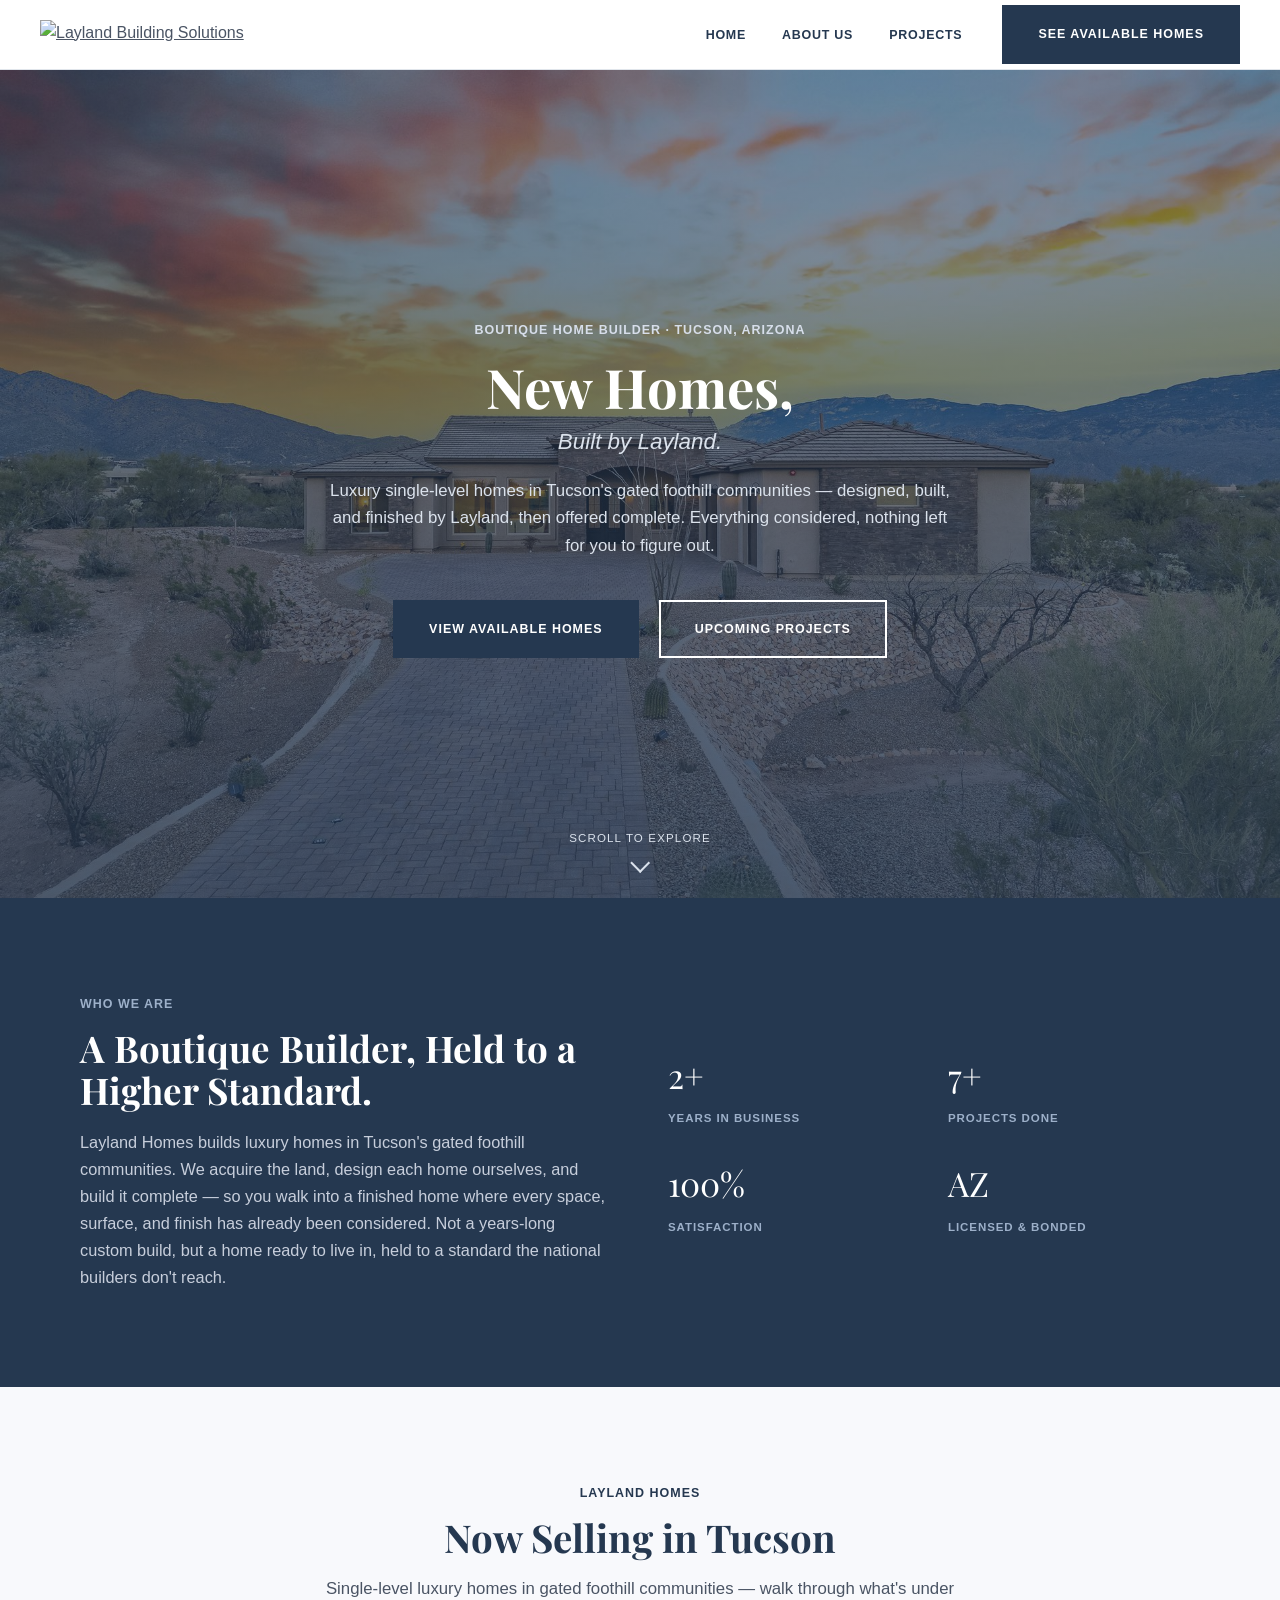
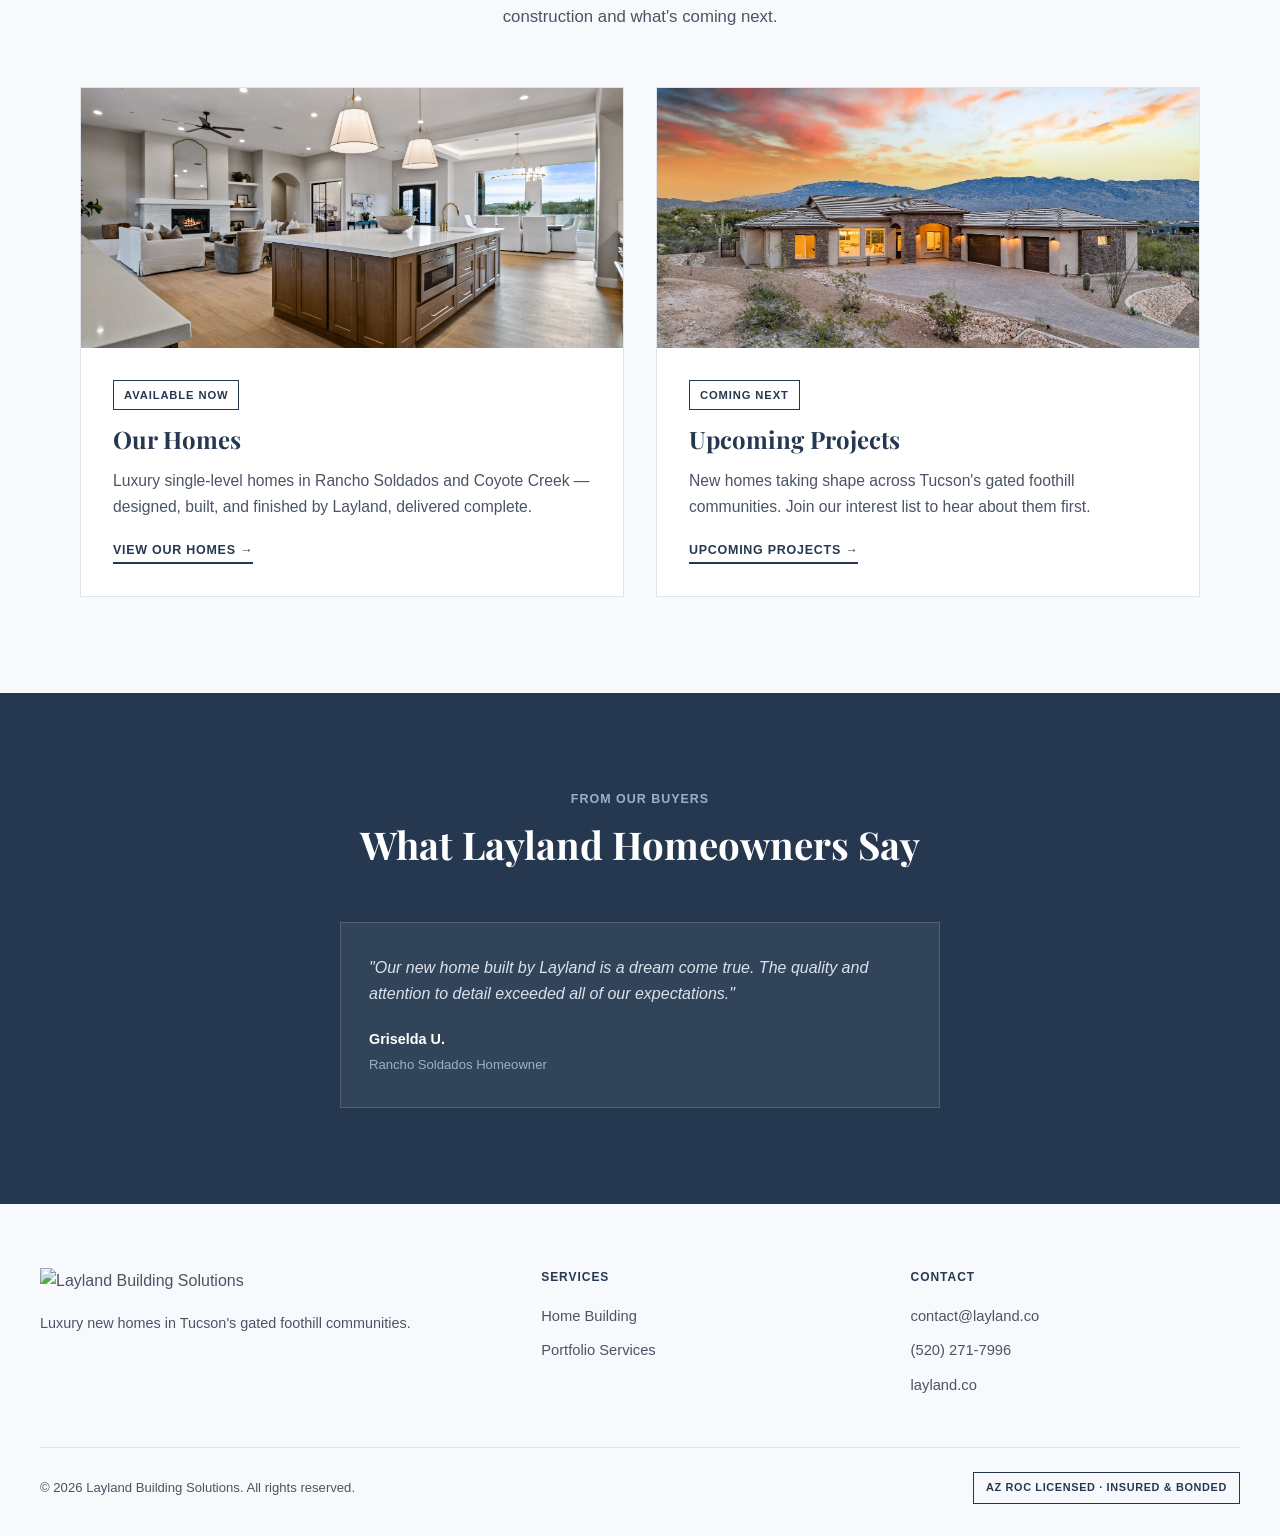
==== commit 0dd5b20c: "Use Lot 36 ("the hit") photos as site-wide hero/key images Andrew identified Lot 36 as the design th" ====
--- a/index.html
+++ b/index.html
@@ -2,6 +2,9 @@
 <html lang="en">
 <head>
 <meta charset="UTF-8">
+<meta http-equiv="Cache-Control" content="no-cache, no-store, must-revalidate">
+<meta http-equiv="Pragma" content="no-cache">
+<meta http-equiv="Expires" content="0">
 <meta name="viewport" content="width=device-width, initial-scale=1.0">
 <title>Layland Building Solutions | Tucson, Arizona</title>
 <meta name="description" content="Layland Homes builds luxury single-level homes in Tucson's gated foothill communities — designed, built, and finished complete. Now selling in Rancho Soldados and Coyote Creek.">
@@ -18,7 +21,7 @@
     justify-content: center;
     text-align: center;
     padding: 90px 0 80px;
-    background: url('https://images.squarespace-cdn.com/content/v1/65ea1efb8d228915103a3059/1710268895486-WMUCMH8699OGV6MBUNIJ/021.JPG') center/cover no-repeat;
+    background: url('assets/img/lot36/hero-exterior.jpg') center/cover no-repeat;
   }
   .hero::before {
     content: "";
@@ -209,7 +212,7 @@
     </div>
     <div class="path-cards">
       <div class="path-full-card">
-        <img src="https://images.squarespace-cdn.com/content/v1/65ea1efb8d228915103a3059/7a3aa0ee-ec63-4873-ac4e-0a8be0d1c1b1/003.JPG" alt="Layland home at sunset">
+        <img src="assets/img/lot36/great-room.jpg" alt="Bright open-concept great room and kitchen in a Layland home">
         <div class="body">
           <span class="tag">Available Now</span>
           <h3>Our Homes</h3>
@@ -218,7 +221,7 @@
         </div>
       </div>
       <div class="path-full-card">
-        <img src="https://images.squarespace-cdn.com/content/v1/65ea1efb8d228915103a3059/30c192ef-13f0-4972-86da-733d8137b3c6/004+%282%29.png" alt="Desert homesite at Rancho Soldados">
+        <img src="assets/img/lot36/exterior-angle.jpg" alt="Layland home exterior at twilight in the Tucson foothills">
         <div class="body">
           <span class="tag">Coming Next</span>
           <h3>Upcoming Projects</h3>
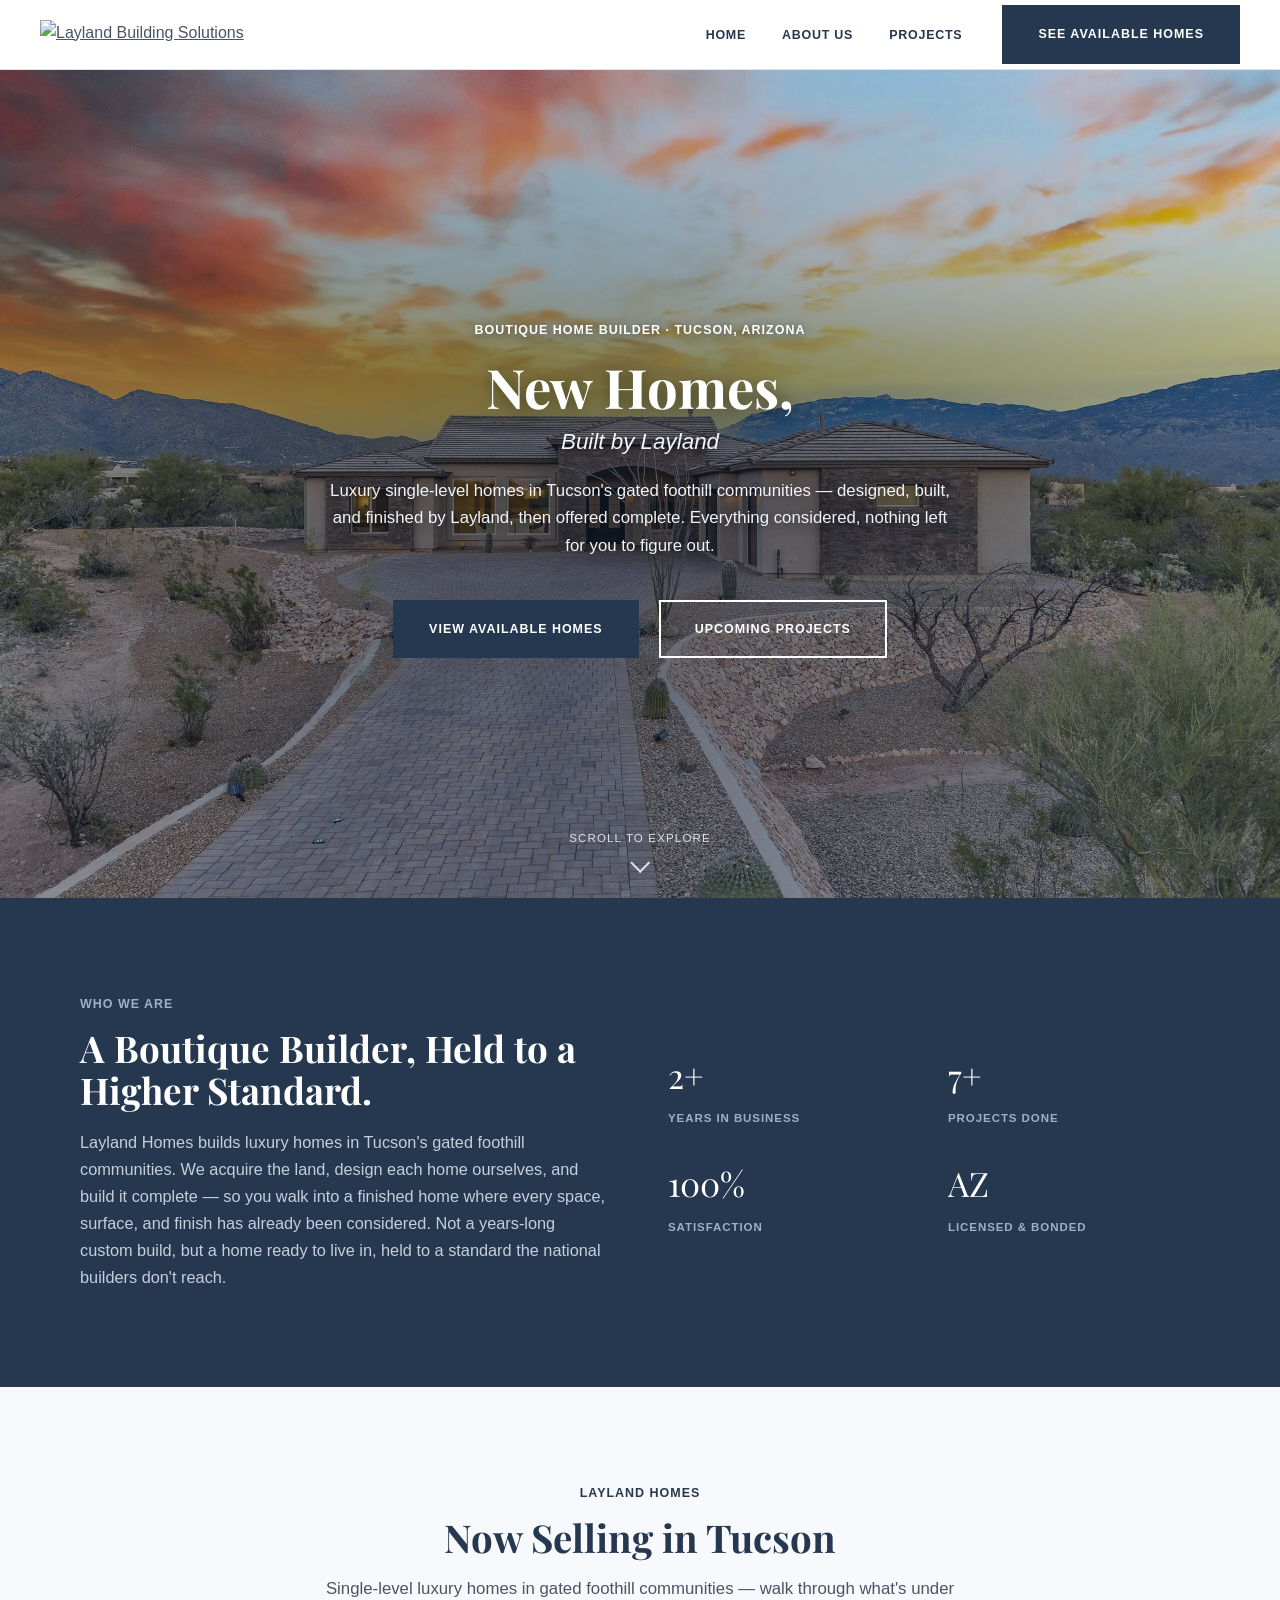
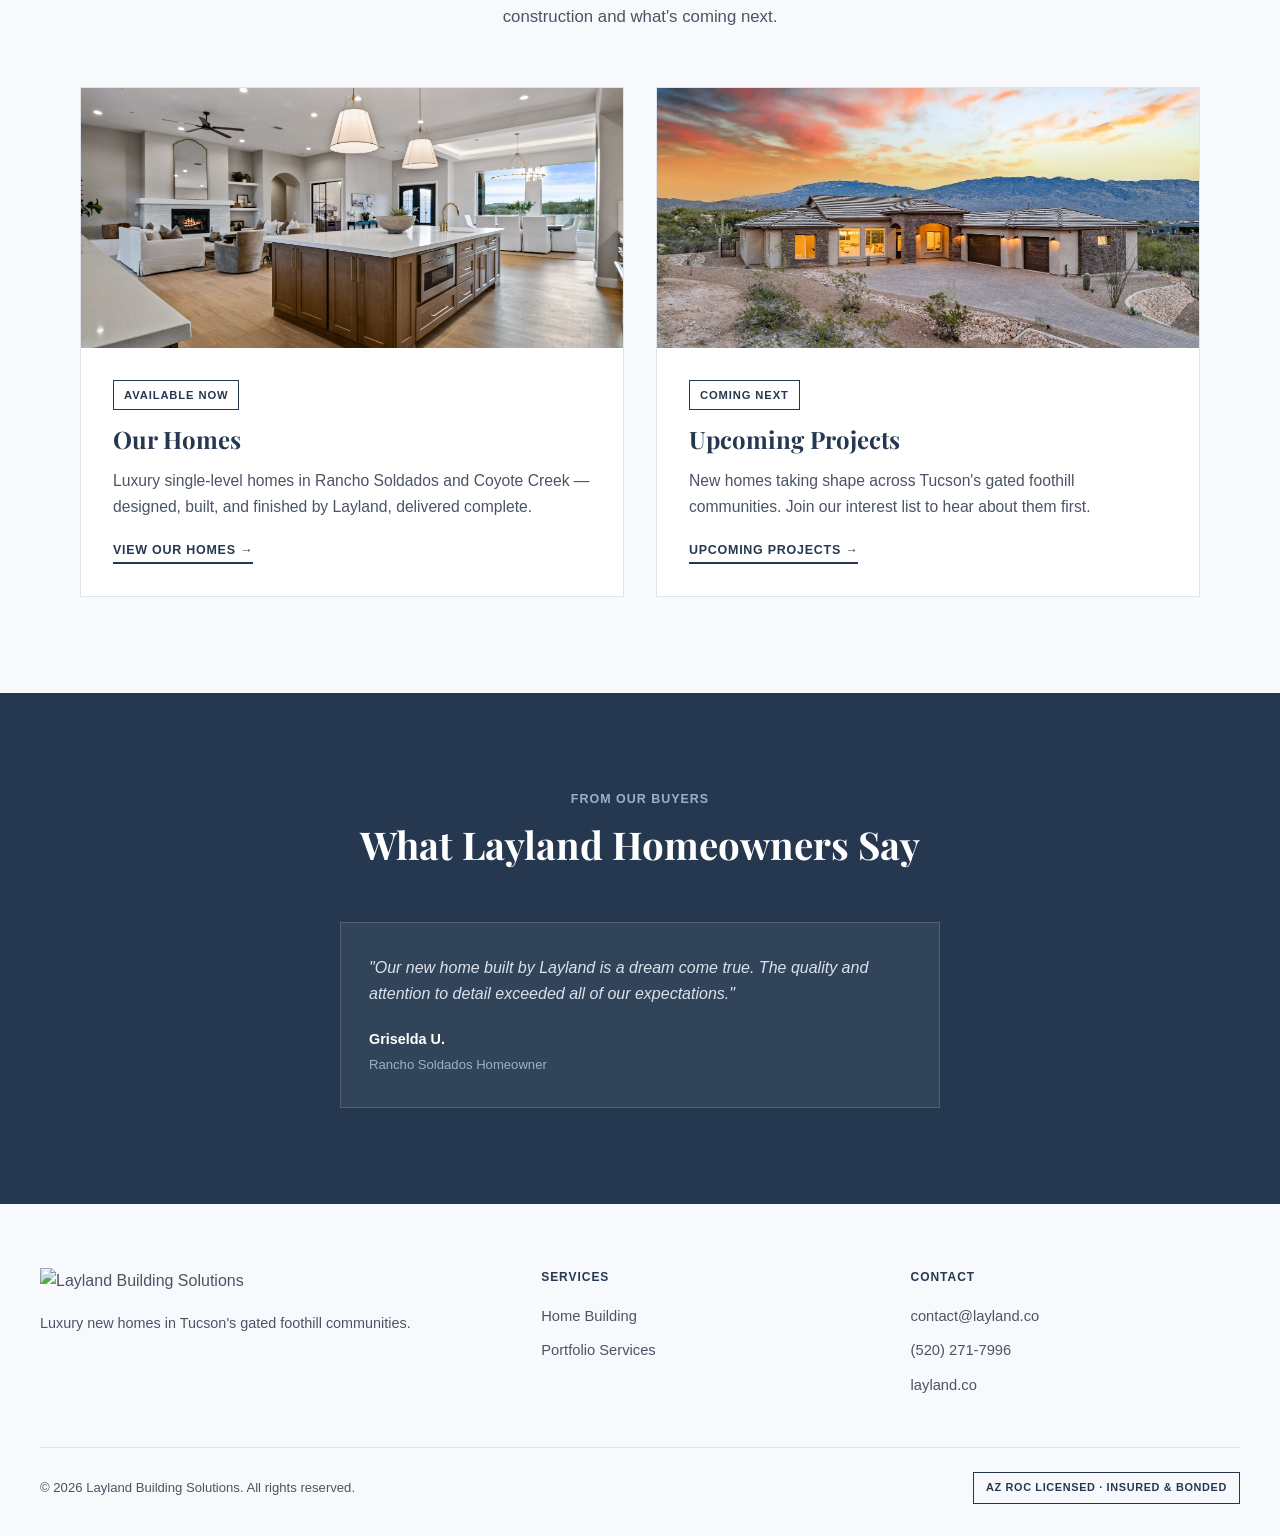
==== commit 07e9e5d7: "Lighten hero treatment + copy refinements per Andrew's feedback - Hero images: replaced the heavy fl" ====
--- a/index.html
+++ b/index.html
@@ -26,14 +26,17 @@
   .hero::before {
     content: "";
     position: absolute; inset: 0;
-    background: linear-gradient(180deg, rgba(37,56,80,.55) 0%, rgba(37,56,80,.75) 100%);
+    background:
+      radial-gradient(ellipse 85% 65% at 50% 52%, rgba(18,28,42,.52) 0%, rgba(18,28,42,.18) 65%, rgba(18,28,42,0) 100%),
+      linear-gradient(180deg, rgba(37,56,80,.10) 0%, rgba(37,56,80,.32) 100%);
   }
   .hero__inner { position: relative; z-index: 2; max-width: 780px; padding: 0 24px; }
-  .hero .eyebrow { color: #d7deea; }
+  .hero .eyebrow { color: #fff; text-shadow: 0 1px 10px rgba(0,0,0,.55); }
   .hero h1 {
     color: #fff;
     font-size: 3.4rem;
     margin-top: 16px;
+    text-shadow: 0 2px 18px rgba(0,0,0,.5);
   }
   .hero h1 .sub {
     display: block;
@@ -41,14 +44,16 @@
     font-weight: 400;
     font-style: italic;
     font-size: 1.4rem;
-    color: #dbe2ec;
+    color: #f0f3f8;
     margin-top: 10px;
+    text-shadow: 0 2px 14px rgba(0,0,0,.5);
   }
   .hero p.lead {
-    color: #dbe2ec;
+    color: #f0f3f8;
     font-size: 1.05rem;
     max-width: 620px;
     margin: 22px auto 0;
+    text-shadow: 0 1px 12px rgba(0,0,0,.5);
   }
   .hero__paths {
     display: flex;
@@ -177,7 +182,7 @@
 <header class="hero">
   <div class="hero__inner">
     <div class="eyebrow">Boutique Home Builder &middot; Tucson, Arizona</div>
-    <h1>New Homes,<span class="sub">Built by Layland.</span></h1>
+    <h1>New Homes,<span class="sub">Built by Layland</span></h1>
     <p class="lead">Luxury single-level homes in Tucson's gated foothill communities — designed, built, and finished by Layland, then offered complete. Everything considered, nothing left for you to figure out.</p>
     <div class="cta-row" style="justify-content:center; margin-top:40px;">
       <a href="home-building.html" class="btn btn--navy">View Available Homes</a>
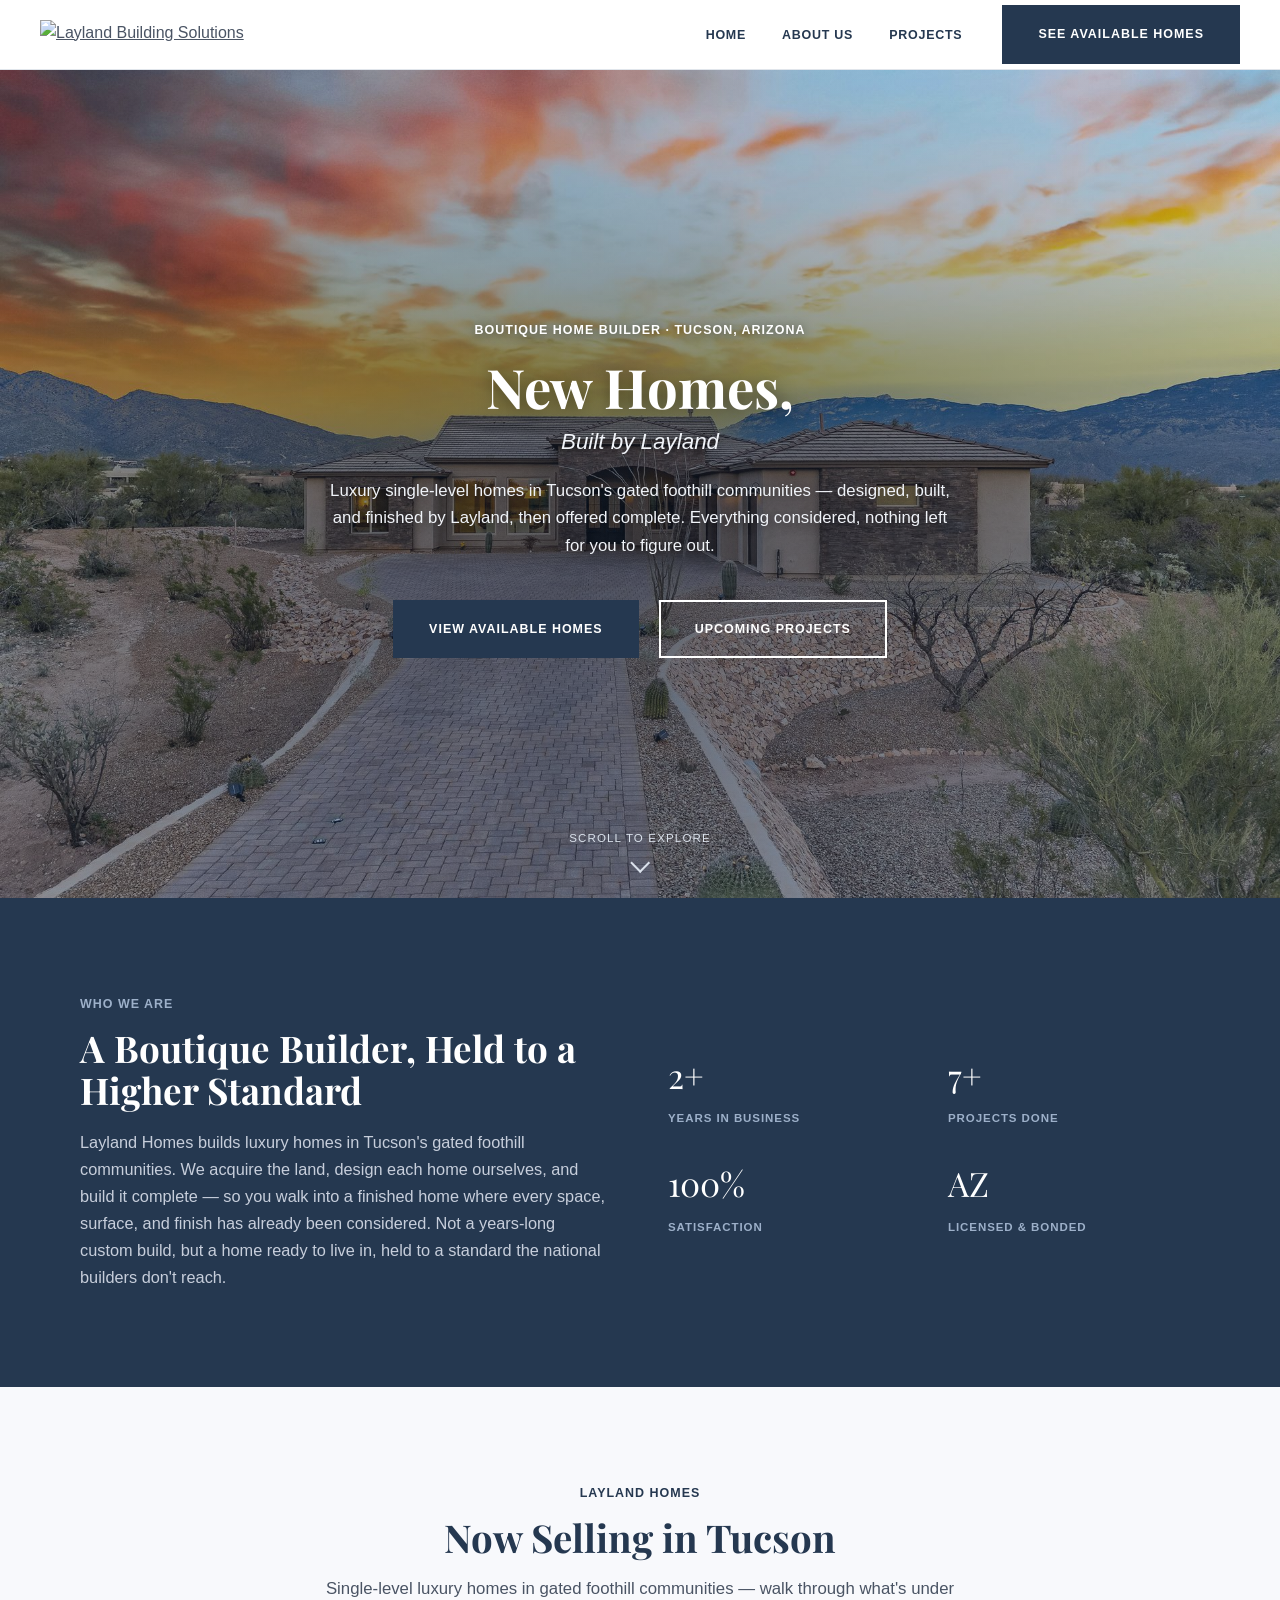
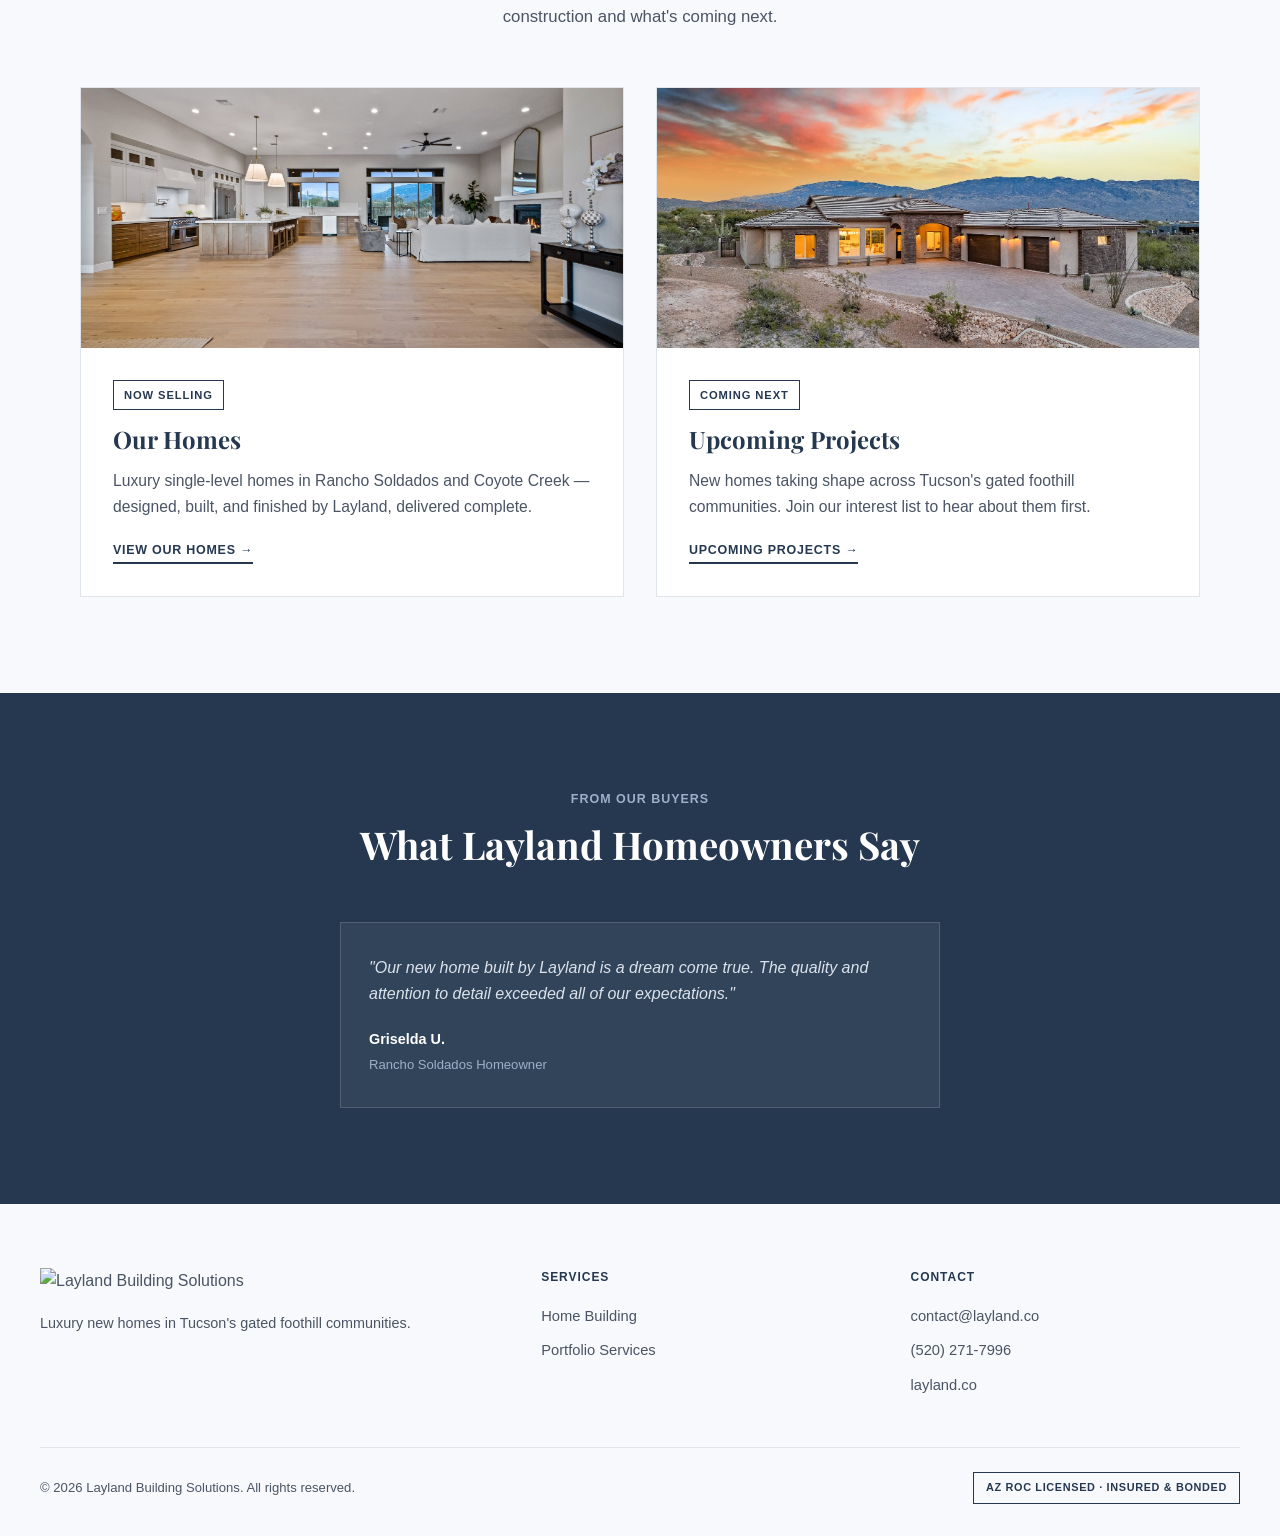
==== commit 41d27ec9: "Address latest feedback: drop full street number, clarify listing status - Per Andrew, the Placita R" ====
--- a/index.html
+++ b/index.html
@@ -196,7 +196,7 @@
   <div class="container about-strip">
     <div>
       <div class="eyebrow">Who We Are</div>
-      <h2>A Boutique Builder, Held to a Higher Standard.</h2>
+      <h2>A Boutique Builder, Held to a Higher Standard</h2>
       <p>Layland Homes builds luxury homes in Tucson's gated foothill communities. We acquire the land, design each home ourselves, and build it complete — so you walk into a finished home where every space, surface, and finish has already been considered. Not a years-long custom build, but a home ready to live in, held to a standard the national builders don't reach.</p>
     </div>
     <div class="about-stats">
@@ -219,7 +219,7 @@
       <div class="path-full-card">
         <img src="assets/img/lot36/great-room.jpg" alt="Bright open-concept great room and kitchen in a Layland home">
         <div class="body">
-          <span class="tag">Available Now</span>
+          <span class="tag">Now Selling</span>
           <h3>Our Homes</h3>
           <p>Luxury single-level homes in Rancho Soldados and Coyote Creek — designed, built, and finished by Layland, delivered complete.</p>
           <a href="home-building.html#homes" class="link">View Our Homes →</a>
